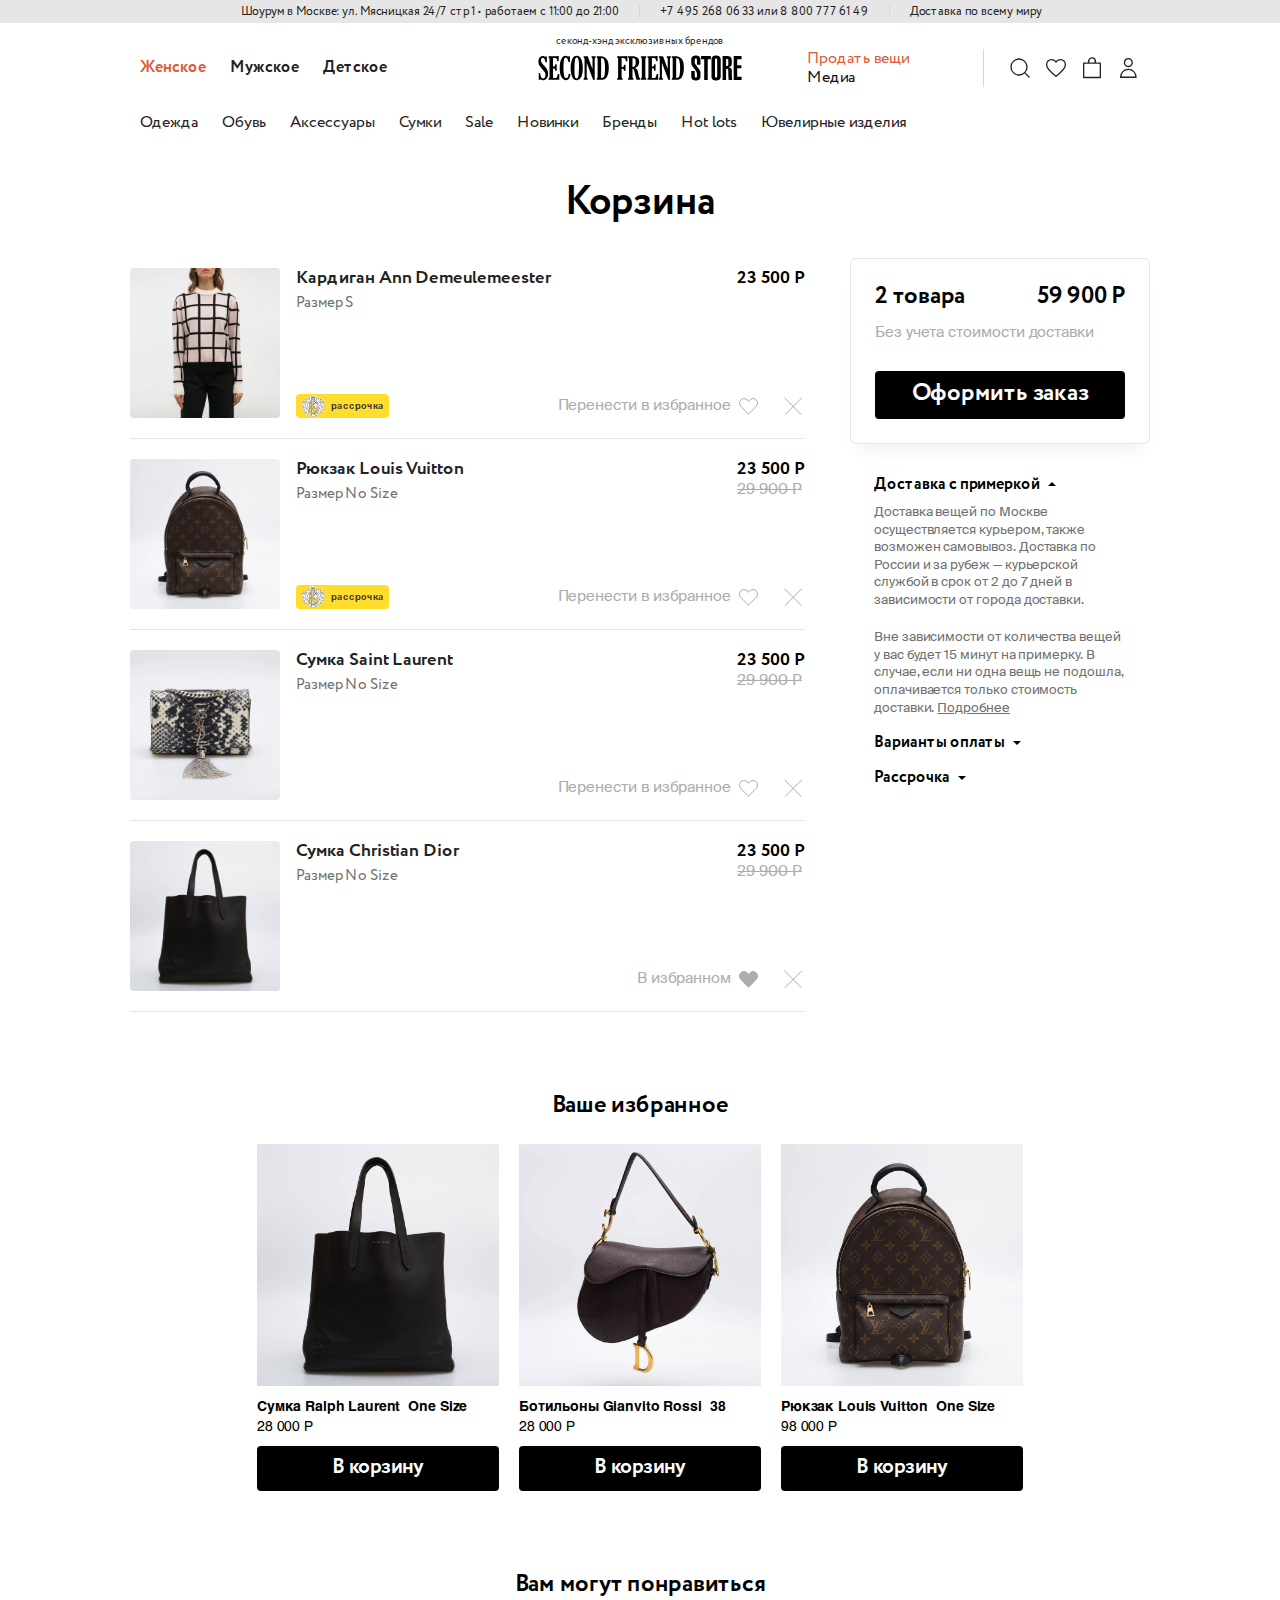
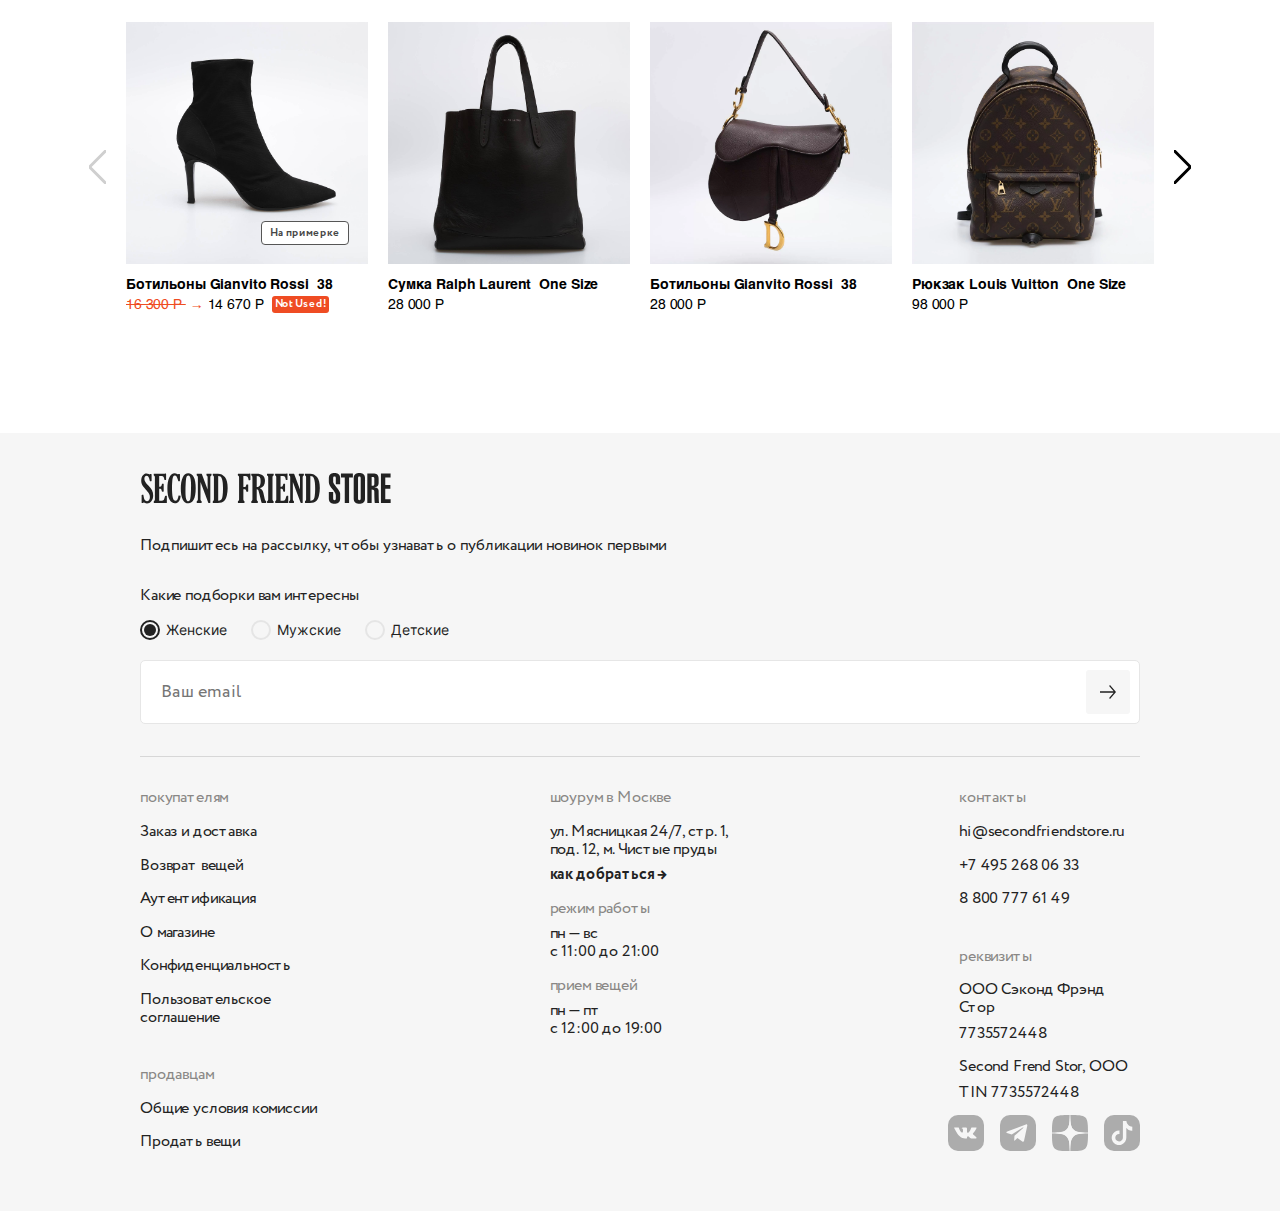
==== html/cart.html @ a2160c83 "first commit" ====
<!DOCTYPE html>
<html lang="ru">
	<head>
		<meta charset="UTF-8" />
		<meta name="viewport" content="width=device-width, initial-scale=1.0" />

		<link rel="stylesheet" href="../css/libs/reset.css" />
		<link rel="stylesheet" href="../css/fonts.css" />
		<link rel="stylesheet" href="../css/style.css" />
		<link rel="stylesheet" href="../css/responsive.css" />

		<title>Second Friend Store</title>
	</head>
	<body>
		<header class="header">
			<div class="header__top">
				<div class="header__top-wrapper">
					<div class="header__top-item header__top-address">
						Шоурум в Москве: ул. Мясницкая 24/7 стр 1 • работаем с
						11:00 до 21:00
					</div>
					<div class="header__top-item">
						<div class="header__top-number">
							+7 495 268 06 33 или 8 800 777 61 49
						</div>
						<div>Доставка по всему миру</div>
					</div>
				</div>
			</div>
			<h1 class="header-title">cеконд-хэнд эксклюзивных брендов</h1>

			<div class="header__main">
				<div class="header__main-left-nav header__main-left-desktop">
					<a href="#" class="header__main-left-link is-active"
						>Женское</a
					>
					<a href="#" class="header__main-left-link">Мужское</a>
					<a href="#" class="header__main-left-link">Детское</a>
				</div>

				<div class="header__main-left-nav header__main-left-mobile">
					<div class="header__main-left-item header__burger"></div>
					<div class="header__main-left-item header__search"></div>
				</div>

				<div class="header__main-logo">
					<a class="header__main-logo-link" href="#"></a>
				</div>

				<div class="header__main-right">
					<div class="header__main-right-nav">
						<a
							href="#"
							class="header__main-right-link header__main-right-link_sell"
							>Продать вещи</a
						>
						<a href="#" class="header__main-right-link">Медиа</a>
					</div>
					<div class="header__main-user">
						<a href="#" class="header__main-user-link">
							<div
								class="header__main-user-img header__main-user-search"
							></div>
						</a>
						<a href="#" class="header__main-user-link">
							<div
								class="header__main-user-img header__main-user-favorite"
							></div>
							<span class="header__main-count"></span>
						</a>
						<a href="#" class="header__main-user-link">
							<div
								class="header__main-user-img header__main-user-cart"
							></div>
							<span class="header__main-count"></span>
						</a>
						<a href="#" class="header__main-user-link">
							<div
								class="header__main-user-img header__main-user-profile"
							></div>
							<span class="header__main-user-name"></span>
						</a>
					</div>
				</div>
			</div>

			<nav class="header__nav">
				<ul class="header__nav-menu">
					<li class="header__nav-menu-item dropdown-menu-trigger">
						<div>
							<a href="#" class="header__nav-link">
								<h2>Одежда</h2>
							</a>
						</div>
					</li>

					<li class="header__nav-menu-item dropdown-menu-trigger">
						<div>
							<a href="#" class="header__nav-link">
								<h2>Обувь</h2>
							</a>
						</div>
					</li>

					<li class="header__nav-menu-item dropdown-menu-trigger">
						<div>
							<a href="#" class="header__nav-link">
								<h2>Аксессуары</h2>
							</a>
						</div>
					</li>

					<li class="header__nav-menu-item dropdown-menu-trigger">
						<div>
							<a href="#" class="header__nav-link">
								<h2>Сумки</h2>
							</a>
						</div>
					</li>

					<li class="header__nav-menu-item">
						<div>
							<a href="#" class="header__nav-link">
								<h2>Sale</h2>
							</a>
						</div>
					</li>

					<li class="header__nav-menu-item">
						<div>
							<a href="#" class="header__nav-link">
								<h2>Новинки</h2>
							</a>
						</div>
					</li>

					<li
						class="header__nav-menu-item dropdown-menu-brands-trigger"
					>
						<div>
							<a href="#" class="header__nav-link">
								<h2>Бренды</h2>
							</a>
						</div>
					</li>

					<li class="header__nav-menu-item">
						<div>
							<a href="#" class="header__nav-link">
								<h2>Hot lots</h2>
							</a>
						</div>
					</li>

					<li class="header__nav-menu-item dropdown-menu-trigger">
						<div>
							<a href="#" class="header__nav-link">
								<h2>Ювелирные изделия</h2>
							</a>
						</div>
					</li>
				</ul>
			</nav>
		</header>

		<main>
			<article class="cart">
				<h2 class="cart__title">Корзина</h2>

				<div class="cart__wrapper">
					<div class="cart__left">
						<div class="cart__product">
							<a href="#" class="cart__product-img">
								<img
									src="../assets/cart/products/cardigan.png"
									alt="кардиган"
								/>
							</a>

							<div class="cart__product-content">
								<div class="cart__product-desc">
									<div class="cart__product-desc-left">
										<h3 class="cart__product-title">
											<a href="#"
												>Кардиган Ann Demeulemeester</a
											>
										</h3>

										<div class="cart__product-size">
											Размер S
										</div>
									</div>

									<div class="cart__product-desc-right">
										<div
											class="cart__product-price-current"
										>
											23 500 Р
										</div>
									</div>
								</div>

								<div class="cart__product-bottom">
									<div class="cart__product-installment">
										<div
											class="cart__product-installment-img"
										>
											<img
												src="../assets/cart/tinkoff.svg"
												alt="tinkoff"
											/>
										</div>
										<div
											class="cart__product-installment-text"
										>
											рассрочка
										</div>
									</div>

									<div class="cart__product-actions">
										<div class="cart__product-favorite">
											<div
												class="cart__product-favorite-text"
											>
												Перенести в избранное
											</div>
											<div
												class="cart__product-favorite-img"
											></div>
										</div>

										<div class="cart__product-remove"></div>
									</div>
								</div>
							</div>
						</div>
						<div class="cart__product">
							<a href="#" class="cart__product-img">
								<img
									src="../assets/cart/products/backpack.png"
									alt="рюкзак"
								/>
							</a>

							<div class="cart__product-content">
								<div class="cart__product-desc">
									<div class="cart__product-desc-left">
										<h3 class="cart__product-title">
											<a href="#">Рюкзак Louis Vuitton</a>
										</h3>

										<div class="cart__product-size">
											Размер No Size
										</div>
									</div>

									<div class="cart__product-desc-right">
										<div
											class="cart__product-price-current"
										>
											23 500 Р
										</div>

										<div class="cart__product-price-old">
											29 900 Р
										</div>
									</div>
								</div>

								<div class="cart__product-bottom">
									<div class="cart__product-installment">
										<div
											class="cart__product-installment-img"
										>
											<img
												src="../assets/cart/tinkoff.svg"
												alt="tinkoff"
											/>
										</div>
										<div
											class="cart__product-installment-text"
										>
											рассрочка
										</div>
									</div>

									<div class="cart__product-actions">
										<div class="cart__product-favorite">
											<div
												class="cart__product-favorite-text"
											>
												Перенести в избранное
											</div>
											<div
												class="cart__product-favorite-img"
											></div>
										</div>

										<div class="cart__product-remove"></div>
									</div>
								</div>
							</div>
						</div>

						<div class="cart__product">
							<a href="#" class="cart__product-img">
								<img
									src="../assets/cart/products/bag.png"
									alt="сумка"
								/>
							</a>

							<div class="cart__product-content">
								<div class="cart__product-desc">
									<div class="cart__product-desc-left">
										<h3 class="cart__product-title">
											<a href="#">Сумка Saint Laurent</a>
										</h3>

										<div class="cart__product-size">
											Размер No Size
										</div>
									</div>

									<div class="cart__product-desc-right">
										<div
											class="cart__product-price-current"
										>
											23 500 Р
										</div>

										<div class="cart__product-price-old">
											29 900 Р
										</div>
									</div>
								</div>

								<div class="cart__product-bottom">
									<div class="cart__product-actions">
										<div class="cart__product-favorite">
											<div
												class="cart__product-favorite-text"
											>
												Перенести в избранное
											</div>
											<div
												class="cart__product-favorite-img"
											></div>
										</div>

										<div class="cart__product-remove"></div>
									</div>
								</div>
							</div>
						</div>
						<div class="cart__product">
							<a href="#" class="cart__product-img">
								<img
									src="../assets/cart/products/bag-3.jpg"
									alt="сумка"
								/>
							</a>

							<div class="cart__product-content">
								<div class="cart__product-desc">
									<div class="cart__product-desc-left">
										<h3 class="cart__product-title">
											<a href="#">Сумка Christian Dior</a>
										</h3>

										<div class="cart__product-size">
											Размер No Size
										</div>
									</div>

									<div class="cart__product-desc-right">
										<div
											class="cart__product-price-current"
										>
											23 500 Р
										</div>

										<div class="cart__product-price-old">
											29 900 Р
										</div>
									</div>
								</div>

								<div class="cart__product-bottom">
									<div class="cart__product-actions">
										<div class="cart__product-favorite">
											<div
												class="cart__product-favorite-text"
											>
												В избранном
											</div>
											<div
												class="cart__product-favorite-img fill"
											></div>
										</div>

										<div class="cart__product-remove"></div>
									</div>
								</div>
							</div>
						</div>
					</div>

					<div class="cart__right">
						<div class="order">
							<div class="order__wrapper">
								<div class="order__total order__total_cart">
									<div>2 товара</div>

									<div>59 900 Р</div>
								</div>

								<div class="order__del-cost">
									Без учета стоимости доставки
								</div>

								<button class="order__button">
									Оформить заказ
								</button>
							</div>

							<ul class="order__conditions">
								<div class="order__conditions-item is-active">
									<h4 class="order__conditions-title">
										Доставка с примеркой
									</h4>
									<div class="order__conditions-text">
										<p>
											Доставка вещей по Москве
											осуществляется курьером, также
											возможен самовывоз. Доставка по
											России и за рубеж — курьерской
											службой в срок от 2 до 7 дней в
											зависимости от города доставки.
										</p>

										<p>
											Вне зависимости от количества вещей
											у вас будет 15 минут на примерку. В
											случае, если ни одна вещь не
											подошла, оплачивается только
											стоимость доставки.
											<a href="#">Подробнее</a>
										</p>
									</div>
								</div>
								<div class="order__conditions-item">
									<h4 class="order__conditions-title">
										Варианты оплаты
									</h4>
								</div>
								<div class="order__conditions-item">
									<h4 class="order__conditions-title">
										Рассрочка
									</h4>
								</div>
							</ul>
						</div>
					</div>
				</div>
			</article>

			<article class="cart-slider">
				<h3 class="cart__title-small">Ваше избранное</h3>

				<div class="cart-slider__content">
					<div class="cart-slider__wrapper">
						<div class="cart-slider__item">
							<a href="#" class="cart-slider__img">
								<img
									src="../assets/cart/products/bag-3.jpg"
									alt="Сумка"
								/>
							</a>
							<div class="cart-slider__top">
								<a href="#" class="cart-slider__title">
									<h3>Сумка Ralph Laurent</h3>
								</a>
								<div class="cart-slider__size">One Size</div>
							</div>
							<div class="cart-slider__price">28 000 Р</div>

							<button class="cart-slider__button">
								В корзину
							</button>
						</div>

						<div class="cart-slider__item">
							<a href="#" class="cart-slider__img">
								<img
									src="../assets/cart/products/bag-2.png"
									alt="Сумка"
								/>
							</a>
							<div class="cart-slider__top">
								<a href="#" class="cart-slider__title">
									<h3>Ботильоны Gianvito Rossi</h3>
								</a>
								<div class="cart-slider__size">38</div>
							</div>
							<div class="cart-slider__price">28 000 Р</div>

							<button class="cart-slider__button">
								В корзину
							</button>
						</div>

						<div class="cart-slider__item mobile-hide">
							<a href="#" class="cart-slider__img">
								<img
									src="../assets/cart/products/backpack.png"
									alt="Рюкзак"
								/>
							</a>
							<div class="cart-slider__top">
								<a href="#" class="cart-slider__title">
									<h3>Рюкзак Louis Vuitton</h3>
								</a>
								<div class="cart-slider__size">One Size</div>
							</div>
							<div class="cart-slider__price">98 000 Р</div>

							<button class="cart-slider__button">
								В корзину
							</button>
						</div>
					</div>

					<div class="cart-slider__points cart-slider__points_mobile">
						<div class="cart-slider__points-item is-active"></div>
						<div class="cart-slider__points-item"></div>
						<div class="cart-slider__points-item"></div>
						<div class="cart-slider__points-item"></div>
					</div>
				</div>
			</article>

			<article class="cart-slider">
				<h3 class="cart__title-small">Вам могут понравиться</h3>

				<div class="cart-slider__content">
					<div
						class="cart-slider__arrow cart-slider__arrow_left"
					></div>
					<div class="cart-slider__wrapper">
						<div class="cart-slider__item">
							<a href="#" class="cart-slider__img">
								<img
									src="../assets/cart/products/shoes.jpg"
									alt="Ботильоны"
								/>

								<div class="cart-slider__img-fitting">
									На примерке
								</div>
							</a>
							<div class="cart-slider__top">
								<a href="#" class="cart-slider__title">
									<h3>Ботильоны Gianvito Rossi</h3>
								</a>
								<div class="cart-slider__size">38</div>
							</div>
							<div class="cart-slider__price">
								<div class="cart-slider__price-old">
									16 300 Р
								</div>

								<div class="cart-slider__price-current">
									14 670 Р
								</div>

								<div class="cart-slider__price-not-used">
									Not Used!
								</div>
							</div>
						</div>

						<div class="cart-slider__item mobile-hide">
							<a href="#" class="cart-slider__img">
								<img
									src="../assets/cart/products/bag-3.jpg"
									alt="Сумка"
								/>
							</a>
							<div class="cart-slider__top">
								<a href="#" class="cart-slider__title">
									<h3>Сумка Ralph Laurent</h3>
								</a>
								<div class="cart-slider__size">One Size</div>
							</div>
							<div class="cart-slider__price">28 000 Р</div>
						</div>

						<div class="cart-slider__item">
							<a href="#" class="cart-slider__img">
								<img
									src="../assets/cart/products/bag-2.png"
									alt="Сумка"
								/>
							</a>
							<div class="cart-slider__top">
								<a href="#" class="cart-slider__title">
									<h3>Ботильоны Gianvito Rossi</h3>
								</a>
								<div class="cart-slider__size">38</div>
							</div>
							<div class="cart-slider__price">28 000 Р</div>
						</div>

						<div class="cart-slider__item tablet-hide">
							<a href="#" class="cart-slider__img">
								<img
									src="../assets/cart/products/backpack.png"
									alt="Рюкзак"
								/>
							</a>
							<div class="cart-slider__top">
								<a href="#" class="cart-slider__title">
									<h3>Рюкзак Louis Vuitton</h3>
								</a>
								<div class="cart-slider__size">One Size</div>
							</div>
							<div class="cart-slider__price">98 000 Р</div>
						</div>
					</div>
					<div
						class="cart-slider__arrow cart-slider__arrow_right"
					></div>

					<div class="cart-slider__points">
						<div class="cart-slider__points-item is-active"></div>
						<div class="cart-slider__points-item"></div>
						<div class="cart-slider__points-item"></div>
						<div class="cart-slider__points-item"></div>
					</div>
				</div>
			</article>
		</main>

		<footer class="footer">
			<div class="footer-wrapper">
				<div class="footer__newsletter">
					<div class="footer-logo">
						<img
							src="../assets/footer/footer-logo.svg"
							alt="SECOND FRIEND STORE"
						/>
					</div>
					<div class="footer__newsletter-wrapper">
						<h3 class="footer-title">
							Подпишитесь на рассылку, чтобы узнавать
							<br />
							о публикации новинок первыми
						</h3>

						<form class="footer__newsletter-form">
							<h4 class="footer__newsletter-title">
								Какие подборки вам интересны
							</h4>

							<div class="footer__selection">
								<label class="footer__selection-item">
									<input
										type="radio"
										name="clothes-type"
										value="female"
										checked
									/>
									<span>Женские</span>
								</label>
								<label class="footer__selection-item">
									<input
										type="radio"
										name="clothes-type"
										value="male"
									/>
									<span>Мужские</span>
								</label>
								<label class="footer__selection-item">
									<input
										type="radio"
										name="clothes-type"
										value="children"
									/>
									<span>Детские</span>
								</label>
							</div>
							<div class="footer__newsletter-email">
								<input type="email" placeholder="Ваш email" />
								<button>
									<img
										src="../assets/icons/footer/arrow-right.svg"
										alt="send"
									/>
								</button>
							</div>
						</form>
					</div>
				</div>

				<div class="footer__nav">
					<div class="footer__column footer__column-navigation">
						<div class="footer__column-item">
							<h4 class="footer__nav-title">покупателям</h4>
							<ul class="footer__nav-list">
								<li>
									<a href="#" class="footer__nav-link"
										>Заказ и доставка</a
									>
								</li>
								<li>
									<a href="#" class="footer__nav-link"
										>Возврат вещей</a
									>
								</li>
								<li>
									<a href="#" class="footer__nav-link"
										>Аутентификация</a
									>
								</li>
								<li>
									<a href="#" class="footer__nav-link"
										>О магазине</a
									>
								</li>
								<li>
									<a href="#" class="footer__nav-link"
										>Конфиденциальность</a
									>
								</li>
								<li>
									<a href="#" class="footer__nav-link"
										>Пользовательское соглашение</a
									>
								</li>
							</ul>
						</div>
						<div
							class="footer__column-item footer__column-item_down"
						>
							<h4 class="footer__nav-title">продавцам</h4>
							<ul class="footer__nav-list">
								<li>
									<a href="#" class="footer__nav-link"
										>Общие условия комиссии</a
									>
								</li>
								<li>
									<a href="#" class="footer__nav-link"
										>Продать вещи</a
									>
								</li>
							</ul>
						</div>
					</div>

					<div class="footer__column footer__column-address">
						<div
							class="footer__column-item footer__column-item-showroom"
						>
							<h4 class="footer__nav-title">шоурум в Москве</h4>
							<div class="footer__nav-text footer__nav-text_top">
								ул. Мясницкая 24/7, стр. 1,<br />
								под. 12, м. Чистые пруды
							</div>
							<a href="#" class="footer-address-link"
								>как добраться →</a
							>
						</div>
						<div
							class="footer__column-item footer__column-work-time"
						>
							<h4 class="footer__nav-title footer__nav-title_top">
								режим работы
							</h4>
							<div class="footer__nav-text">
								пн — вс<br />
								с 11:00 до 21:00
							</div>
						</div>
						<div class="footer__column-item">
							<h4 class="footer__nav-title footer__nav-title_top">
								прием вещей
							</h4>
							<div class="footer__nav-text">
								пн — пт<br />
								с 12:00 до 19:00
							</div>
						</div>
					</div>
					<div class="footer__column footer__column-connection">
						<div class="footer__column-item">
							<h4 class="footer__nav-title">контакты</h4>

							<div class="footer__nav-text footer__nav-text_top">
								<a
									href="mailto:hi@secondfriendstore.ru"
									class="footer__nav-link"
								>
									hi@secondfriendstore.ru</a
								>
							</div>
							<div class="footer__nav-text footer__nav-text_top">
								<a
									href="tel:+7 495 268 06 33"
									class="footer__nav-link"
									>+7 495 268 06 33</a
								>
							</div>
							<div class="footer__nav-text footer__nav-text_top">
								<a
									href="tel:8 800 777 61 49"
									class="footer__nav-link"
									>8 800 777 61 49</a
								>
							</div>
						</div>
						<div
							class="footer__column-item footer__column-item_down"
						>
							<h4 class="footer__nav-title">реквизиты</h4>

							<div class="footer__nav-text footer__nav-text_top">
								ООО Сэконд Фрэнд Стор
							</div>
							<div class="footer__nav-text">7735572448</div>
							<div class="footer__nav-text footer__nav-text_top">
								Second Frend Stor, OOO
							</div>

							<div class="footer__nav-text">TIN 7735572448</div>
						</div>
					</div>

					<div class="footer__social">
						<div class="footer__social-wrapper">
							<a href="#" class="footer__social-item">
								<img
									src="../assets/icons/footer/social/vk.svg"
									alt="Вконтакте"
							/></a>
							<a href="#" class="footer__social-item">
								<img
									src="../assets/icons/footer/social/telegram.svg"
									alt="Телеграм"
							/></a>
							<a href="#" class="footer__social-item">
								<img
									src="../assets/icons/footer/social/yandex_zen.svg"
									alt="Яндекс Дзен"
								/>
							</a>
							<a href="#" class="footer__social-item">
								<img
									src="../assets/icons/footer/social/tiktok.svg"
									alt="ТикТок"
								/>
							</a>
						</div>
					</div>
				</div>
			</div>
		</footer>
	</body>
</html>
---- css/fonts.css ----
@font-face {
  font-family: "Circe";
  src: url(../fonts/circe-thin.ttf) format("truetype");
  font-weight: 100;
}
@font-face {
  font-family: "Circe";
  src: url(../fonts/circe-extralight.ttf) format("truetype");
  font-weight: 200;
}
@font-face {
  font-family: "Circe";
  src: url(../fonts/circe-light.ttf) format("truetype");
  font-weight: 300;
}
@font-face {
  font-family: "Circe";
  src: url(../fonts/circe.ttf) format("truetype");
  font-weight: 400;
}
@font-face {
  font-family: "Circe";
  src: url(../fonts/circe-bold.ttf) format("truetype");
  font-weight: 700;
}
@font-face {
  font-family: "Circe";
  src: url(../fonts/circe-extrabold.ttf) format("truetype");
  font-weight: 800;
}
@font-face {
  font-family: "Inter";
  src: url(../fonts/Inter-Regular.ttf) format("truetype");
  font-weight: 400;
}
@font-face {
  font-family: "Tinkoff Sans";
  src: url(../fonts/TinkoffSans-Medium.ttf) format("truetype");
  font-weight: 500;
}
@font-face {
  font-family: "Suisse Int'l";
  src: url(../fonts/SuisseIntl-Regular.ttf) format("truetype");
  font-weight: 400;
}
@font-face {
  font-family: "Suisse Int'l";
  src: url(../fonts/SuisseIntl-Medium.ttf) format("truetype");
  font-weight: 500;
}
@font-face {
  font-family: "Helvetica";
  src: url(../fonts/helvetica_regular.otf) format("opentype");
  font-weight: 400;
}
@font-face {
  font-family: "Helvetica";
  src: url(../fonts/helvetica_bold.otf) format("opentype");
  font-weight: 700;
}
---- css/style.css ----
@charset "UTF-8";
:root {
  --greyscale-black: #222;
  --greyscale-dark-black: #101010;
  --greyscale-grey-1: #898785;
  --greyscale-grey-2: #ACACAC;
  --greyscale-grey-3: #C1C1C1;
  --greyscale-grey-4: #D7D7D7;
  --greyscale-grey-5: #E6E6E6;
  --greyscale-grey-6: #F6F6F6;
  --primary-orange: #DE5935;
  --Neutral-200: #CFCFCF;
  --Neutral-300: #ACACAC;
  --Neutral-400: #898989;
  --Neutral-500: #707070;
  --token-line-grey: #E5E5E5;
  --token-input-grey: #898989;
  --token-accent-red: #EF4C23;
}

.header {
  height: 148px;
  font-family: Circe;
  color: var(--greyscale-black);
  font-size: 16px;
  line-height: 120%;
  font-weight: 400;
}
.header__top {
  background: var(--greyscale-grey-5);
}
.header__top-wrapper {
  max-width: 1360px;
  margin: 0 auto;
  height: 23px;
  display: flex;
  align-items: center;
}
@media (max-width: 1399px) {
  .header__top-wrapper {
    max-width: 1000px;
  }
}
@media (max-width: 1023px) {
  .header__top-wrapper {
    max-width: 664px;
  }
}
@media (max-width: 700px) {
  .header__top-wrapper {
    width: auto;
  }
}
.header__top-item {
  width: 50%;
  box-sizing: border-box;
  display: flex;
  font-size: 12px;
  font-weight: 400;
  line-height: 110%;
  letter-spacing: -0.12px;
}
.header__top-address {
  justify-content: flex-end;
  padding-right: 20px;
  border-right: 1px solid var(--greyscale-grey-4);
}
.header__top-number {
  margin: 0 20px;
  padding-right: 20px;
  border-right: 1px solid var(--greyscale-grey-4);
}
.header__top-number a {
  text-decoration: none;
  color: var(--greyscale-black);
}
.header-title {
  margin-top: 13px;
  text-align: center;
  font-size: 10px;
  font-weight: 400;
  line-height: 120%;
}
.header__main {
  max-width: 1360px;
  margin: 4px auto 0;
  display: flex;
  align-items: center;
}
.header__main-left-nav {
  flex: 1;
  display: flex;
  align-items: center;
  height: 32px;
}
.header__main-left-link {
  font-size: 16px;
  font-weight: 700;
  line-height: 120%;
  margin-left: 24px;
  text-decoration: none;
  color: var(--greyscale-black);
}
.header__main-left-link:hover {
  color: var(--primary-orange);
}
.header__main-left-link.is-active {
  color: var(--primary-orange);
}
.header__main-left-link:first-child {
  margin-left: 0;
}
.header__main-left-mobile {
  display: none;
}
.header__main-logo {
  flex: 1;
  display: flex;
  height: 28px;
  justify-content: center;
  align-items: center;
}
.header__main-logo-link {
  display: block;
  width: 206px;
  height: 100%;
  background: url(../assets/header/logo.svg) center no-repeat;
}
.header__main-right {
  flex: 1;
  display: flex;
  align-items: center;
  justify-content: flex-end;
  height: 32px;
}
.header__main-right-nav {
  border-right: 1px var(--greyscale-grey-4) solid;
}
.header__main-right-link {
  text-decoration: none;
  color: var(--greyscale-black);
  margin-right: 24px;
  color: var(--greyscale-dark-black);
}
.header__main-right-link:hover {
  color: var(--primary-orange);
}
.header__main-right-link.is-active {
  color: var(--primary-orange);
}
.header__main-right-link_sell {
  color: var(--primary-orange);
}
.header__main-user {
  margin-left: 24px;
  display: flex;
}
.header__main-user-link {
  text-decoration: none;
  color: var(--greyscale-black);
  height: 24px;
  display: flex;
  justify-content: center;
  align-items: center;
  margin-left: 12px;
  position: relative;
}
.header__main-user-link:hover {
  color: var(--primary-orange);
}
.header__main-user-link.is-active {
  color: var(--primary-orange);
}
.header__main-user-link:first-child {
  margin-left: 0;
}
.header__main-user-link:hover .header__main-user-search {
  background: url(../assets/icons/header/user/search-orange.svg) center no-repeat;
}
.header__main-user-link:hover .header__main-user-favorite {
  background: url(../assets/icons/header/user/heart-orange.svg) center no-repeat;
}
.header__main-user-link:hover .header__main-user-cart {
  background: url(../assets/icons/header/user/bag-orange.svg) center no-repeat;
}
.header__main-user-link:hover .header__main-user-profile {
  background: url(../assets/icons/header/user/user-orange.svg) center no-repeat;
}
.header__main-user-img {
  width: 24px;
  height: 24px;
}
.header__main-user-search {
  background: url(../assets/icons/header/user/search.svg) center no-repeat;
}
.header__main-user-favorite {
  background: url(../assets/icons/header/user/heart.svg) center no-repeat;
}
.header__main-user-cart {
  background: url(../assets/icons/header/user/bag.svg) center no-repeat;
}
.header__main-user-profile {
  background: url(../assets/icons/header/user/user.svg) center no-repeat;
}
.header__main-count {
  box-sizing: border-box;
  width: 16px;
  height: 16px;
  text-align: center;
  border-radius: 50%;
  position: absolute;
  top: 5px;
  right: -4px;
  z-index: 4;
  background-color: var(--greyscale-black);
  border: 1px solid #FFF;
  font-size: 10.163px;
  color: #FFF;
  font-weight: 700;
  line-height: 160%;
  letter-spacing: -0.203px;
}
.header__main-count:empty {
  display: none;
}
.header__main-user-name {
  margin-left: 5px;
  font-size: 16px;
  font-weight: 700;
}
.header__main-user-name:empty {
  display: none;
}
.header__nav {
  max-width: 1360px;
  margin: 0 auto;
  margin-top: 29px;
}
@media (max-width: 1399px) {
  .header__nav {
    max-width: 1000px;
  }
}
@media (max-width: 1023px) {
  .header__nav {
    max-width: 664px;
  }
}
@media (max-width: 700px) {
  .header__nav {
    width: auto;
  }
}
.header__nav-menu {
  display: flex;
}
.header__nav-menu-item {
  padding-left: 24px;
}
.header__nav-menu-item a {
  display: block;
  height: 41px;
  text-decoration: none;
  color: var(--greyscale-black);
}
.header__nav-menu-item a:hover {
  color: var(--primary-orange);
}
.header__nav-menu-item a.is-active {
  color: var(--primary-orange);
}
.header__nav-menu-item.is-active a {
  color: var(--primary-orange);
}
.header__nav-menu-item:first-child {
  padding-left: 0;
}

.dropdown-menu {
  font-family: Circe;
  color: var(--greyscale-black);
  font-size: 16px;
  line-height: 120%;
  font-weight: 400;
  display: none;
  position: absolute;
  top: 148px;
  left: 0;
  padding: 40px 0;
  width: 100%;
  border-top: 1px solid var(--greyscale-grey-6);
  background: #FFF;
  z-index: 3;
}
.dropdown-menu:hover {
  display: block;
}
.dropdown-menu__selection {
  max-width: 1360px;
  margin: 0 auto;
  display: flex;
  margin-bottom: 24px;
}
@media (max-width: 1399px) {
  .dropdown-menu__selection {
    max-width: 1000px;
  }
}
@media (max-width: 1023px) {
  .dropdown-menu__selection {
    max-width: 664px;
  }
}
@media (max-width: 700px) {
  .dropdown-menu__selection {
    width: auto;
  }
}
.dropdown-menu__selection-item {
  text-decoration: none;
  color: var(--greyscale-black);
  box-sizing: border-box;
  height: 31px;
  padding: 8px 12px;
  margin-left: 8px;
  border-radius: 50px;
  border: 1px solid var(--greyscale-grey-1);
  font-size: 14px;
  line-height: 110%;
  letter-spacing: -0.14px;
  text-transform: lowercase;
  color: var(--greyscale-grey-1);
}
.dropdown-menu__selection-item:hover {
  color: var(--primary-orange);
}
.dropdown-menu__selection-item.is-active {
  color: var(--primary-orange);
}
.dropdown-menu__selection-item.is-active {
  color: var(--primary-orange);
  border: 1px solid var(--primary-orange);
}
.dropdown-menu__selection-item:hover {
  border: 1px solid var(--primary-orange);
}
.dropdown-menu__selection-item:first-child {
  margin-left: 0;
}
.dropdown-menu__wrapper {
  max-width: 1360px;
  margin: 0 auto;
  display: flex;
}
@media (max-width: 1399px) {
  .dropdown-menu__wrapper {
    max-width: 1000px;
  }
}
@media (max-width: 1023px) {
  .dropdown-menu__wrapper {
    max-width: 664px;
  }
}
@media (max-width: 700px) {
  .dropdown-menu__wrapper {
    width: auto;
  }
}
.dropdown-menu__novelty {
  width: 220px;
}
.dropdown-menu__novelty-old {
  font-size: 20px;
  font-weight: 700;
  letter-spacing: -0.4px;
}
.dropdown-menu__novelty-old a {
  text-decoration: none;
  color: var(--greyscale-black);
}
.dropdown-menu__novelty-old a:hover {
  color: var(--primary-orange);
}
.dropdown-menu__novelty-old a.is-active {
  color: var(--primary-orange);
}
.dropdown-menu__novelty-clothes {
  text-decoration: none;
  color: var(--greyscale-black);
  display: block;
  margin-top: 30px;
  line-height: 110%;
  letter-spacing: -0.16px;
}
.dropdown-menu__novelty-clothes:hover {
  color: var(--primary-orange);
}
.dropdown-menu__novelty-clothes.is-active {
  color: var(--primary-orange);
}
.dropdown-menu__novelty-clothes span {
  display: block;
  box-sizing: border-box;
  width: 84px;
  height: 27px;
  margin-bottom: 8px;
  padding: 4px 8px;
  border-radius: 3px;
  border: var(--primary-orange) 1px solid;
  color: var(--primary-orange);
  font-weight: 700;
}
.dropdown-menu__nav-item {
  margin-top: 12px;
}
.dropdown-menu__nav-item:first-child {
  margin-top: 0;
}
.dropdown-menu__nav-item-brands {
  margin-top: 24px;
}
.dropdown-menu__nav-link {
  text-decoration: none;
  color: var(--greyscale-black);
  color: var(--greyscale-grey-1);
}
.dropdown-menu__nav-link:hover {
  color: var(--primary-orange);
}
.dropdown-menu__nav-link.is-active {
  color: var(--primary-orange);
}
.dropdown-menu__nav-link-brands {
  display: flex;
  justify-content: space-between;
  align-items: center;
  box-sizing: border-box;
  width: 149px;
  height: 35px;
  padding: 8px 20px;
  border-radius: 50px;
  border: 1px solid var(--greyscale-black);
  color: var(--greyscale-black);
}
.dropdown-menu__nav-link-brands:hover {
  border: 1px solid var(--primary-orange);
}
.dropdown-menu__nav-link-brands:hover span {
  background: url(../assets/icons/header/arrow-right-orange.svg) center no-repeat;
}
.dropdown-menu__nav-link-brands span {
  width: 14.857px;
  height: 12.571px;
  background: url(../assets/icons/header/arrow-right.svg) center no-repeat;
}
.dropdown-menu__nav-clothes {
  width: 146px;
  margin-left: 100px;
}
.dropdown-menu__nav-clothes .dropdown-menu__nav-item {
  margin-top: 12px;
}
.dropdown-menu__nav-clothes .dropdown-menu__nav-item:first-child {
  margin-top: 0;
}
.dropdown-menu__nav-brands {
  display: flex;
}
.dropdown-menu__nav-column {
  width: 150px;
  margin-left: 80px;
}
.dropdown-menu__nav-column:first-child {
  margin-left: 0;
}
.dropdown-menu__brands {
  margin-left: 100px;
  padding-left: 40px;
  border-left: 1px solid var(--greyscale-grey-5);
}
.dropdown-menu__brands-wrapper {
  margin-top: 14px;
}
.dropdown-menu__brands-title {
  font-weight: 700;
}
.dropdown-brands__wrapper {
  max-width: 1360px;
  margin: 0 auto;
}
@media (max-width: 1399px) {
  .dropdown-brands__wrapper {
    max-width: 1000px;
  }
}
@media (max-width: 1023px) {
  .dropdown-brands__wrapper {
    max-width: 664px;
  }
}
@media (max-width: 700px) {
  .dropdown-brands__wrapper {
    width: auto;
  }
}
.dropdown-brands__nav {
  display: flex;
  margin-top: 14px;
}
.dropdown-brands__nav-column {
  margin-left: 80px;
}
.dropdown-brands__nav-column:first-child {
  margin-left: 0;
}
.dropdown-brands__link {
  text-decoration: none;
  color: var(--greyscale-black);
}
.dropdown-brands__link:hover {
  color: var(--primary-orange);
}
.dropdown-brands__link.is-active {
  color: var(--primary-orange);
}
.dropdown-brands__item {
  width: 150px;
  height: 19px;
  margin-top: 12px;
}
.dropdown-brands__item:first-child {
  margin-top: 0;
}
.dropdown-brands__item-link {
  width: 149px;
  height: 35px;
  margin-top: 12px;
}

@keyframes openMenuSection {}
.header-menu {
  font-family: Circe;
  color: var(--greyscale-black);
  font-size: 16px;
  line-height: 120%;
  font-weight: 400;
  display: none;
  box-sizing: border-box;
  width: 100%;
  height: calc(100vh - 36px);
  padding: 16px 0 83px;
  z-index: 3;
  position: fixed;
  left: 0;
  top: 36px;
  overflow-y: auto;
  overflow-x: hidden;
}
.header-menu__wrapper {
  box-sizing: border-box;
  width: 100%;
  padding: 0 40px;
}
.header-menu__search-form {
  width: 100%;
}
.header-menu__search-input {
  width: 100%;
  height: 38px;
  position: relative;
}
.header-menu__search-input input {
  font-family: Circe;
  color: var(--greyscale-black);
  font-size: 16px;
  line-height: 120%;
  font-weight: 400;
  box-sizing: border-box;
  border-radius: 5px;
  border: 1px solid var(--greyscale-grey-5);
  background: #FFF;
  box-sizing: border-box;
  width: 100%;
  height: 100%;
  padding: 11px 12px 11px 42px;
}
.header-menu__search-input input:focus {
  outline: none;
  border: 1px solid var(--greyscale-black);
}
.header-menu__search-input::before {
  content: "";
  display: block;
  width: 24px;
  height: 24px;
  z-index: 4;
  position: absolute;
  left: 8px;
  top: 7px;
  background: url(../assets/icons/header/menu/search.svg) center no-repeat;
}
.header-menu__list {
  margin-top: 20px;
}
.header-menu__item {
  padding-bottom: 16px;
  margin-top: 17px;
  border-bottom: 1px solid var(--greyscale-grey-6);
}
.header-menu__item:first-child {
  margin-top: 0;
}
.header-menu__item:last-child {
  padding-bottom: 0;
  border-bottom: 0;
}
.header-menu__item-nav.is-active .header-menu__title::after {
  transform: rotateZ(0);
}
.header-menu__item-nav.is-active .header-menu__nav {
  display: block;
}
.header-menu__item__nav {
  display: none;
}
.header-menu__title {
  position: relative;
  font-size: 16px;
  font-weight: 700;
  line-height: 110%;
  letter-spacing: -0.16px;
}
.header-menu__title::after {
  content: "";
  display: block;
  width: 20px;
  height: 20px;
  z-index: 4;
  position: absolute;
  top: 0;
  right: 0;
  transform: rotateZ(180deg);
  background: url(../assets/icons/header/menu/arrow.svg) center no-repeat;
  transition: all 0.2s ease;
}
.header-menu__title-link {
  text-decoration: none;
  color: var(--greyscale-black);
}
.header-menu__title-link_orange {
  color: var(--primary-orange);
}
.header-menu__nav {
  display: none;
}
.header-menu__nav-item {
  margin-top: 16px;
  font-size: 16px;
  font-weight: 400;
  line-height: 110%;
  letter-spacing: -0.16px;
}
.header-menu__nav-link {
  text-decoration: none;
  color: var(--greyscale-black);
}
.header-menu__info-title {
  font-size: 16px;
  font-weight: 400;
  line-height: 110%;
  letter-spacing: -0.16px;
  color: var(--greyscale-grey-1, #898785);
}
.header-menu__info-text {
  margin-top: 16px;
  font-size: 16px;
  font-weight: 400;
  line-height: 110%;
  letter-spacing: -0.16px;
}
.header-menu__info-text-time {
  margin-top: 8px;
}
.header-menu__info-number {
  display: block;
  text-decoration: none;
  color: var(--greyscale-black);
}
.header-menu__showroom {
  display: flex;
}
.header-menu__showroom-item {
  margin-left: 16px;
}
.header-menu__showroom-item-address {
  width: 335px;
  margin-left: 0;
}
.header-menu__showroom-item-time {
  display: flex;
  justify-content: space-between;
  width: 313px;
}
.header-menu__showroom-time {
  width: 130px;
}
.header-menu__showroom-link {
  display: block;
  margin-top: 16px;
  font-size: 16px;
  font-weight: 700;
  line-height: 120%;
  color: var(--greyscale-black);
  text-decoration: none;
}
.header-menu__contacts {
  display: flex;
}
.header-menu__contacts-item {
  width: 50%;
  margin-left: 16px;
}
.header-menu__contacts-item:first-child {
  margin-left: 0;
}
.header-menu__auth {
  display: flex;
  justify-content: center;
  align-items: center;
  box-sizing: border-box;
  height: 83px;
  width: 100%;
  padding: 0 40px;
  position: fixed;
  bottom: 0;
  left: 0;
  z-index: 5;
  background-color: #FFF;
}
.header-menu__auth-button {
  font-family: Circe;
  color: var(--greyscale-black);
  font-size: 16px;
  line-height: 120%;
  font-weight: 400;
  display: inline-flex;
  justify-content: center;
  align-items: center;
  box-sizing: border-box;
  border: none;
  height: 43px;
  width: 100%;
  font-size: 16px;
  font-weight: 700;
  letter-spacing: -0.32px;
}
.header-menu__auth-button:hover {
  cursor: pointer;
}
.header-menu__auth-wrapper {
  display: flex;
  justify-content: space-between;
  align-items: center;
  height: 45px;
  width: 100%;
}
.header-menu__auth-profile {
  display: flex;
  align-items: flex-end;
  font-size: 16px;
  font-weight: 700;
  text-decoration: none;
  color: var(--primary-orange);
}
.header-menu__auth-profile::before {
  content: "";
  display: block;
  width: 21px;
  height: 21px;
  margin-right: 6px;
  background: url(../assets/icons/header/menu/auth-user.svg) center no-repeat;
}
.header-menu__auth-logout {
  font-size: 16px;
  font-weight: 700;
  letter-spacing: -0.32px;
  color: var(--greyscale-grey-2);
}

.footer {
  font-family: Circe;
  color: var(--greyscale-black);
  font-size: 16px;
  line-height: 120%;
  font-weight: 400;
  position: relative;
  box-sizing: border-box;
  min-height: 586px;
  padding: 60px 0;
  background: var(--greyscale-grey-6, #F6F6F6);
}
.footer-wrapper {
  max-width: 1360px;
  margin: 0 auto;
  display: flex;
}
@media (max-width: 1399px) {
  .footer-wrapper {
    max-width: 1000px;
  }
}
@media (max-width: 1023px) {
  .footer-wrapper {
    max-width: 664px;
  }
}
@media (max-width: 700px) {
  .footer-wrapper {
    width: auto;
  }
}
.footer__newsletter-form {
  margin-top: 32px;
}
.footer__newsletter-title {
  line-height: 110%;
  letter-spacing: -0.16px;
  font-weight: 400;
}
.footer__newsletter-email {
  margin-top: 20px;
  position: relative;
}
.footer__newsletter-email input {
  font-family: Circe;
  color: var(--greyscale-black);
  font-size: 16px;
  line-height: 120%;
  font-weight: 400;
  box-sizing: border-box;
  border-radius: 5px;
  border: 1px solid var(--greyscale-grey-5);
  background: #FFF;
  width: 100%;
  height: 64px;
  padding: 20px;
  font-size: 18px;
}
.footer__newsletter-email input:focus {
  outline: none;
  border: 1px solid var(--greyscale-black);
}
.footer__newsletter-email button {
  font-family: Circe;
  color: var(--greyscale-black);
  font-size: 16px;
  line-height: 120%;
  font-weight: 400;
  display: inline-flex;
  justify-content: center;
  align-items: center;
  box-sizing: border-box;
  border: none;
  width: 44px;
  height: 44px;
  position: absolute;
  top: 10px;
  right: 10px;
  border-radius: 3px;
  background: var(--greyscale-grey-6);
}
.footer__newsletter-email button:hover {
  cursor: pointer;
}
.footer__selection {
  margin-top: 16px;
  display: flex;
}
.footer__selection-item {
  margin-left: 24px;
}
.footer__selection-item:first-child {
  margin-left: 0;
}
.footer__selection-item span {
  display: flex;
  font-family: Inter;
  font-size: 14px;
  line-height: 20px;
}
.footer__selection-item span:before {
  content: "";
  display: inline-block;
  box-sizing: border-box;
  width: 20px;
  height: 20px;
  margin-right: 6px;
  background: url(../assets/icons/footer/radio-button.svg) 0 0 no-repeat;
}
.footer__selection-item span:hover {
  cursor: pointer;
}
.footer__selection-item span:hover:before {
  filter: brightness(93%);
}
.footer__selection-item input[type=radio] {
  display: none;
}
.footer__selection-item input[type=radio]:checked + span:before {
  background: url(../assets/icons/footer/radio-button-active.svg) 0 0 no-repeat;
}
.footer-title {
  width: 375px;
  font-weight: 700;
}
.footer-logo {
  width: 466px;
  height: 58px;
  position: absolute;
  bottom: 60px;
}
.footer__nav {
  margin-left: 140px;
  display: flex;
  position: relative;
}
.footer__nav-title {
  color: var(--greyscale-grey-1);
  font-weight: 400;
  line-height: 110%;
  letter-spacing: -0.16px;
}
.footer__nav-title_top {
  margin-top: 16px;
}
.footer__nav-text {
  margin-top: 8px;
}
.footer__nav-text_top {
  margin-top: 16px;
}
.footer__nav-list li {
  margin-top: 16px;
}
.footer__nav-link {
  text-decoration: none;
  color: var(--greyscale-black);
}
.footer__nav-link:hover {
  color: var(--primary-orange);
}
.footer__nav-link.is-active {
  color: var(--primary-orange);
}
.footer__column {
  width: 181px;
  margin-left: 80px;
}
.footer__column:first-child {
  margin-left: 0;
}
.footer__column-item {
  font-size: 16px;
  font-weight: 400;
  line-height: 110%;
  letter-spacing: -0.16px;
}
.footer__column-item_down {
  margin-top: 40px;
}
.footer-address-link {
  text-decoration: none;
  color: var(--greyscale-black);
  display: inline-block;
  margin-top: 8px;
  font-weight: 700;
}
.footer-address-link:hover {
  color: var(--primary-orange);
}
.footer-address-link.is-active {
  color: var(--primary-orange);
}
.footer__social {
  position: absolute;
  right: 0;
  bottom: -70px;
}
.footer__social-wrapper {
  height: 36px;
  display: flex;
}
.footer__social-item {
  margin-left: 16px;
}
.footer__social-item:first-child {
  margin-left: 0;
}

.cart {
  font-family: Circe;
  color: var(--greyscale-black);
  font-size: 16px;
  line-height: 120%;
  font-weight: 400;
  color: #000;
}
.cart__wrapper {
  display: flex;
  justify-content: center;
  max-width: 1020px;
  margin: 0 auto;
}
.cart__title {
  max-width: 1020px;
  margin: 33px auto;
  position: relative;
  text-align: center;
  font-size: 40px;
  font-weight: 700;
  line-height: 110%;
  letter-spacing: -0.2px;
}
.cart__title-small {
  text-align: center;
  font-size: 24px;
  font-weight: 700;
  line-height: 115%;
  letter-spacing: -0.24px;
}
.cart__back {
  display: flex;
  align-items: center;
  position: absolute;
  top: 3px;
  color: #000;
  text-decoration: none;
}
.cart__back-arrow {
  font-size: 22px;
  font-weight: 300;
  line-height: 160%;
  letter-spacing: -0.055px;
  transform: rotateY(180deg);
}
.cart__back-text {
  margin-left: 10px;
  font-size: 18px;
  font-weight: 400;
  line-height: 120%;
  letter-spacing: -0.09px;
}
.cart__left {
  width: 675px;
}
.cart__right {
  width: 300px;
  margin-left: 45px;
}
.cart__product {
  display: flex;
  width: 100%;
  margin-top: 20px;
  padding-bottom: 20px;
  border-bottom: 1px solid var(--token-line-grey);
}
.cart__product:first-child {
  margin-top: 10px;
}
.cart__product-img {
  display: block;
  width: 150px;
  height: 150px;
}
.cart__product-img img {
  width: 100%;
  height: 100%;
  object-fit: cover;
  border-radius: 4px;
}
.cart__product-content {
  display: flex;
  flex-direction: column;
  justify-content: space-between;
  width: 509px;
  height: 150px;
  margin-left: 16px;
}
.cart__product-desc {
  display: flex;
  justify-content: space-between;
  width: 100%;
}
.cart__product-title {
  font-size: 18px;
  font-weight: 700;
  line-height: 115%;
  letter-spacing: -0.045px;
}
.cart__product-title a {
  text-decoration: none;
  color: var(--greyscale-black);
}
.cart__product-size {
  margin-top: 4px;
  font-size: 15px;
  font-weight: 400;
  line-height: 135%;
  letter-spacing: -0.075px;
  color: var(--Neutral-500);
}
.cart__product-price-current {
  font-size: 18px;
  font-weight: 700;
  line-height: 115%;
  letter-spacing: -0.045px;
}
.cart__product-price-old {
  font-family: "Suisse Int'l";
  font-size: 15px;
  font-weight: 400;
  line-height: 130%;
  color: var(--Neutral-300);
  letter-spacing: -0.075px;
  text-decoration-line: line-through;
}
.cart__product-bottom {
  display: flex;
}
.cart__product-installment {
  display: flex;
  justify-content: center;
  align-items: center;
  width: 93px;
  height: 24px;
  background-color: #FFDD2D;
  border-radius: 4px;
}
.cart__product-installment-img {
  width: 24.5px;
  height: 22px;
}
.cart__product-installment-text {
  margin-left: 6px;
  font-family: Tinkoff Sans;
  font-size: 10px;
  font-weight: 500;
  line-height: 12px;
  color: #333;
}
.cart__product-actions {
  display: flex;
  align-items: center;
  justify-content: end;
  flex: 1;
  height: 24px;
}
.cart__product-favorite {
  display: flex;
  align-items: center;
  font-family: "Suisse Int'l";
  font-size: 15px;
  font-weight: 400;
  line-height: 135%;
  letter-spacing: -0.075px;
  color: var(--Neutral-300);
}
.cart__product-favorite:hover {
  cursor: pointer;
  color: var(--Neutral-400);
}
.cart__product-favorite:hover .cart__product-favorite-img {
  background: url(../assets/icons/cart/actions/wishlist-hover.svg) center center no-repeat;
}
.cart__product-favorite:hover .cart__product-favorite-img.fill {
  background: url(../assets/icons/cart/actions/wishlist-fill-hover.svg) center center no-repeat;
}
.cart__product-favorite-img {
  height: 24px;
  width: 24px;
  margin-left: 6px;
  background: url(../assets/icons/cart/actions/wishlist.svg) center center no-repeat;
}
.cart__product-favorite-img.fill {
  background: url(../assets/icons/cart/actions/wishlist-fill.svg) center center no-repeat;
}
.cart__product-remove {
  height: 24px;
  width: 24px;
  margin-left: 20px;
  background: url(../assets/icons/cart/actions/cross.svg) center center no-repeat;
}
.cart__product-remove:hover {
  background: url(../assets/icons/cart/actions/cross-hover.svg) center center no-repeat;
}
.cart__product-remove:hover {
  cursor: pointer;
}
.cart-slider {
  font-family: Circe;
  color: var(--greyscale-black);
  font-size: 16px;
  line-height: 120%;
  font-weight: 400;
  margin-top: 80px;
  color: #000;
}
.cart-slider:last-child {
  margin-bottom: 120px;
}
.cart-slider__content {
  display: flex;
  justify-content: center;
  align-items: center;
  margin-top: 24px;
}
.cart-slider__wrapper {
  display: flex;
}
.cart-slider__arrow {
  width: 17px;
  height: 34px;
}
.cart-slider__arrow:hover {
  cursor: pointer;
}
.cart-slider__arrow_left {
  margin-right: 20px;
  background: url(../assets/icons/cart/slider/arrow-left.svg) center;
}
.cart-slider__arrow_right {
  margin-left: 20px;
  background: url(../assets/icons/cart/slider/arrow-right-active.svg) center;
}
.cart-slider__item {
  width: 242px;
  margin-left: 20px;
}
.cart-slider__item:first-child {
  margin-left: 0;
}
.cart-slider__img {
  display: block;
  width: 100%;
  height: 242px;
  position: relative;
}
.cart-slider__img img {
  width: 100%;
  height: 100%;
  object-fit: cover;
}
.cart-slider__img-fitting {
  padding: 5px 8px;
  position: absolute;
  bottom: 19px;
  right: 19px;
  border-radius: 4px;
  border: 1px solid #565656;
  background: var(--Neutral-0, #FFF);
  font-size: 11px;
  font-weight: 700;
  line-height: 115%;
  letter-spacing: -0.027px;
  color: #464646;
}
.cart-slider__top {
  display: flex;
  margin-top: 12px;
  font-family: Helvetica;
  font-size: 14px;
  font-weight: 700;
  line-height: 115%;
  letter-spacing: -0.14px;
}
.cart-slider__title {
  text-decoration: none;
  color: #000;
}
.cart-slider__size {
  margin-left: 8px;
}
.cart-slider__price {
  display: flex;
  margin-top: 4px;
  font-family: Helvetica;
  font-size: 14px;
  font-weight: 400;
  line-height: 115%;
  letter-spacing: -0.14px;
}
.cart-slider__price-old {
  color: var(--token-accent-red);
  letter-spacing: -0.14px;
  text-decoration-line: line-through;
}
.cart-slider__price-old:after {
  content: "→";
  display: inline-block;
  margin: 0 4px;
  font-family: Helvetica;
  font-size: 14px;
  font-weight: 400;
  line-height: 115%;
  letter-spacing: -0.14px;
  color: var(--token-accent-red);
}
.cart-slider__price-not-used {
  display: flex;
  justify-content: center;
  align-items: center;
  margin-left: 8px;
  padding: 1px 3px;
  border-radius: 3px;
  background-color: var(--token-accent-red);
  font-family: Circe;
  font-size: 11px;
  font-weight: 700;
  line-height: 115%;
  letter-spacing: -0.027px;
  color: #fff;
}
.cart-slider__price__points {
  display: none;
}
.cart-slider__button {
  display: inline-flex;
  justify-content: center;
  align-items: center;
  box-sizing: border-box;
  border: none;
  border-radius: 4px;
  background: var(--Neutral-1000, #000);
  transition: 0.3s all;
  font-family: Circe;
  color: #FFF;
  width: 100%;
  height: 45px;
  margin-top: 12px;
  font-size: 21px;
  font-weight: 700;
  line-height: 115%;
  letter-spacing: -0.21px;
}
.cart-slider__button:hover {
  cursor: pointer;
  background: var(--token-accent-red);
}
.cart-slider__button:active {
  background: #E1421B;
}
.cart-slider__button:disabled {
  background: var(--Neutral-300);
}
.cart-slider__button:disabled:hover {
  cursor: default;
}

.checkout {
  font-family: Circe;
  color: var(--greyscale-black);
  font-size: 16px;
  line-height: 120%;
  font-weight: 400;
  color: #000;
}
.checkout__item {
  margin-top: 80px;
}
.checkout__item:first-child {
  margin-top: 0;
}
.checkout__item:last-child {
  padding-bottom: 98px;
}
.checkout__item_error {
  background: #F5F5F5;
  padding-top: 50px;
}
.checkout__item_error:last-child {
  padding-bottom: 118px;
}
.checkout__content {
  display: flex;
  justify-content: center;
  max-width: 1020px;
  margin: 0 auto;
}
.checkout__left {
  width: 674px;
}
.checkout__right {
  width: 300px;
  margin-left: 45px;
}
.checkout__name {
  display: flex;
}
.checkout__name-text {
  margin: 3px 0 0 10px;
}
.checkout__number {
  box-sizing: border-box;
  width: 34px;
  height: 32px;
  padding-top: 4px;
  border-radius: 100px;
  background: #000;
  text-align: center;
  font-size: 24px;
  font-weight: 700;
  line-height: 115%;
  letter-spacing: -0.24px;
  color: #fff;
}
.checkout__title {
  font-size: 24px;
  font-weight: 700;
  line-height: 115%;
  letter-spacing: -0.24px;
}
.checkout__subtitle {
  margin: 3px 0 0 1px;
  font-family: "Suisse Int'l";
  font-size: 15px;
  font-weight: 400;
  line-height: 135%;
  letter-spacing: -0.075px;
  color: var(--Neutral-500);
}
.checkout__city {
  box-sizing: border-box;
  width: 100%;
  height: 45px;
  margin-top: 24px;
  padding: 12px 31px 11px 13px;
  position: relative;
  border-radius: 4px;
  border: 2px solid #DD5B3A;
}
.checkout__city:hover {
  cursor: pointer;
}
.checkout__city::after {
  content: "";
  width: 8px;
  height: 4px;
  position: absolute;
  top: 19px;
  right: 13px;
  margin-left: 8px;
  background: url(../assets/icons/triangle.svg) center center no-repeat;
}
.checkout__city_selected {
  border: 1px solid var(--token-line-grey);
}
.checkout__city-text {
  font-family: "Suisse Int'l";
  font-size: 16px;
  font-weight: 500;
  line-height: 140%;
}
.checkout__selection {
  display: flex;
  margin-top: 16px;
  padding-bottom: 21px;
  border-bottom: solid 1px var(--token-line-grey);
}
.checkout__selection_disabled .checkout__selection-item {
  color: var(--Neutral-300);
}
.checkout__selection_disabled .checkout__selection-item:hover {
  cursor: default;
}
.checkout__selection-item {
  display: flex;
  align-items: center;
  box-sizing: border-box;
  height: 28px;
  padding: 0 9px;
  margin-left: 14px;
  position: relative;
  font-size: 15px;
  font-weight: 700;
  line-height: 160%;
}
.checkout__selection-item:hover {
  cursor: pointer;
}
.checkout__selection-item:first-child {
  margin-left: 0;
}
.checkout__selection-item.is-active {
  border-radius: 100px;
  border: 2px solid #BFBFBF;
}
.checkout__selection-item.is-active::after {
  content: "";
  display: block;
  width: 19px;
  height: 19px;
  position: absolute;
  bottom: -33px;
  left: 51%;
  z-index: 1;
  border-left: 1px solid var(--token-line-grey);
  border-top: 1px solid var(--token-line-grey);
  background-color: #fff;
  transform: rotateZ(45deg) translateX(-50%) translateY(50%);
}
.checkout__form {
  margin-top: 25px;
}
.checkout__form-delivery-text {
  display: flex;
  margin-top: 22px;
  font-family: "Suisse Int'l";
  font-size: 13px;
  font-weight: 400;
  line-height: 135%;
  letter-spacing: -0.065px;
}
.checkout__form-delivery-text_disabled .checkout__form-delivery-cost {
  color: var(--Neutral-300);
}
.checkout__form-delivery-text_disabled .checkout__form-delivery-order {
  color: var(--Neutral-200);
}
.checkout__form-delivery-cost {
  width: 119px;
}
.checkout__form-delivery-cost span {
  display: block;
  margin-top: 6px;
  font-size: 32px;
  font-weight: 700;
  line-height: 115%;
  letter-spacing: -0.32px;
}
.checkout__form-delivery-order {
  width: 533px;
  margin-left: 13px;
  color: var(--Neutral-500);
}
.checkout__form-pickup {
  font-family: "Suisse Int'l";
  font-size: 15px;
  font-weight: 400;
  line-height: 135%;
  letter-spacing: -0.075px;
  color: #fff;
}
.checkout__form-pickup-address {
  box-sizing: border-box;
  width: 100%;
  height: 230px;
  margin-top: 16px;
  padding: 16px;
  border-radius: 4px;
  background: linear-gradient(90deg, rgba(0, 0, 0, 0.71) 11.92%, rgba(0, 0, 0, 0) 100%), url(../assets/checkout/showroom.jpg) bottom/cover no-repeat;
}
.checkout__form-pickup-address p {
  margin-top: 5px;
}
.checkout__form-pickup-title {
  font-weight: 500;
}
.checkout__form-input {
  margin-top: 16px;
}
.checkout__form-input:first-child {
  margin-top: 0;
}
.checkout__form-input input {
  box-sizing: border-box;
  width: 100%;
  border-radius: 4px;
  border: 1px solid var(--token-line-grey, #E5E5E5);
  font-family: "Suisse Int'l";
  font-size: 16px;
  font-weight: 400;
  line-height: 140%;
  padding: 12px 13px 11px 13px;
}
.checkout__form-input input:disabled {
  background: #FFF;
}
.checkout__form-input input:disabled::-webkit-input-placeholder {
  color: var(--Light-Grey-100, #E5E5E5);
}
.checkout__form-input input:disabled::-moz-placeholder {
  color: var(--Light-Grey-100, #E5E5E5);
}
.checkout__form-input input:focus {
  outline: none;
  border: 1px solid var(--Neutral-300);
}
.checkout__form-input input:hover {
  border: 1px solid var(--Neutral-300);
}
.checkout__form-input input::-webkit-input-placeholder {
  color: var(--token-input-grey);
}
.checkout__form-input input::-moz-placeholder {
  color: var(--token-input-grey);
}
.checkout__form-textarea {
  margin-top: 16px;
}
.checkout__form-textarea textarea {
  box-sizing: border-box;
  width: 100%;
  border-radius: 4px;
  border: 1px solid var(--token-line-grey, #E5E5E5);
  font-family: "Suisse Int'l";
  font-size: 16px;
  font-weight: 400;
  line-height: 140%;
  height: 102px;
  resize: none;
  padding: 12px 13px 11px 13px;
}
.checkout__form-textarea textarea:disabled {
  background: #FFF;
}
.checkout__form-textarea textarea:disabled::-webkit-input-placeholder {
  color: var(--Light-Grey-100, #E5E5E5);
}
.checkout__form-textarea textarea:disabled::-moz-placeholder {
  color: var(--Light-Grey-100, #E5E5E5);
}
.checkout__form-textarea textarea:focus {
  outline: none;
  border: 1px solid var(--Neutral-300);
}
.checkout__form-textarea textarea:hover {
  border: 1px solid var(--Neutral-300);
}
.checkout__form-textarea textarea::-webkit-input-placeholder {
  color: var(--token-input-grey);
}
.checkout__form-textarea textarea::-moz-placeholder {
  color: var(--token-input-grey);
}
.checkout__payment {
  display: flex;
  margin-top: 24px;
}
.checkout__payment-item {
  display: flex;
  flex-direction: column;
  justify-content: space-between;
  box-sizing: border-box;
  width: 156px;
  height: 225px;
  margin-left: 16px;
  padding: 14px 16px;
  background: #fff;
  border-radius: 6px;
  border: 1px solid var(--token-line-grey);
}
.checkout__payment-item:hover {
  cursor: pointer;
}
.checkout__payment-item:first-child {
  margin-left: 0;
}
.checkout__payment-item.is-active {
  border: 2px solid #000;
  box-shadow: 0px 10px 30px -20px rgba(0, 0, 0, 0.4);
}
.checkout__payment-item_disabled {
  background: #F5F5F5;
  color: var(--Neutral-300);
}
.checkout__payment-item_disabled .checkout__payment-text {
  color: var(--Neutral-200);
}
.checkout__payment-title {
  font-size: 18px;
  font-weight: 700;
  line-height: 115%;
  letter-spacing: -0.045px;
}
.checkout__payment-subtitle {
  margin-top: 2px;
  font-family: "Suisse Int'l";
  font-size: 15px;
  font-weight: 400;
  line-height: 125%;
  letter-spacing: -0.075px;
}
.checkout__payment-img {
  width: 36px;
  height: 33px;
  margin-top: 8px;
}
.checkout__payment-text {
  font-family: "Suisse Int'l";
  font-size: 13px;
  font-weight: 400;
  line-height: 125%;
  color: var(--Neutral-500);
}
.checkout__remaining {
  margin-top: 44px;
}
.checkout__remaining-title {
  font-size: 18px;
  font-weight: 700;
  line-height: 115%;
  letter-spacing: -0.045px;
}
.checkout__remaining-subtitle {
  margin-top: 2px;
  font-family: "Suisse Int'l";
  font-size: 15px;
  font-weight: 400;
  line-height: 140%;
  letter-spacing: -0.037px;
}
.checkout__remaining-wrapper {
  display: flex;
  margin-top: 24px;
}
.checkout__remaining-item {
  box-sizing: border-box;
  width: 156px;
  height: 112px;
  padding: 14px 16px;
  margin-left: 16px;
  border-radius: 6px;
  border: 1px solid var(--token-line-grey);
  font-size: 18px;
  font-weight: 700;
  line-height: 115%;
  letter-spacing: -0.045px;
}
.checkout__remaining-item:hover {
  cursor: pointer;
}
.checkout__remaining-item:first-child {
  margin-left: 0;
}
.checkout__sorry {
  width: 338px;
  margin-bottom: 80px;
}
.checkout__sorry-title {
  font-size: 40px;
  font-weight: 700;
  line-height: 110%;
  letter-spacing: -0.2px;
}
.checkout__sorry-title br {
  display: none;
}
.checkout__sorry-subtitle {
  width: 314px;
  margin-top: 16px;
  font-family: "Suisse Int'l";
  font-size: 15px;
  font-weight: 400;
  line-height: 135%;
  letter-spacing: -0.075px;
}
.checkout__sorry-subtitle a {
  color: #000;
}

.transition {
  font-family: Circe;
  color: var(--greyscale-black);
  font-size: 16px;
  line-height: 120%;
  font-weight: 400;
  max-width: 544px;
  margin: 163px auto 341px;
  text-align: center;
  color: #000;
}
.transition__title {
  font-size: 40px;
  font-weight: 700;
  line-height: 110%;
  letter-spacing: -0.2px;
}
.transition__subtitle {
  margin-top: 16px;
  font-family: "Suisse Int'l";
  font-size: 15px;
  font-weight: 400;
  line-height: 135%;
  letter-spacing: -0.075px;
}
.transition__link {
  color: #000;
}

.order {
  box-sizing: border-box;
  width: 100%;
}
.order.tablet-only {
  display: none;
}
.order__wrapper {
  padding: 24px;
  border-radius: 6px;
  border: 1px solid var(--token-line-grey);
  background: #FFF;
  box-shadow: 0px 16px 20px -12px rgba(0, 0, 0, 0.08);
}
.order__title {
  font-size: 24px;
  font-weight: 700;
  line-height: 115%;
  letter-spacing: -0.24px;
}
.order__promo {
  width: 100%;
  margin-top: 18px;
}
.order__promo-input {
  width: 100%;
  height: 45px;
  position: relative;
}
.order__promo-input input {
  box-sizing: border-box;
  width: 100%;
  height: 100%;
  padding: 0 42px 0 13px;
  border-radius: 4px;
  border: 1px solid var(--token-line-grey);
  background: #FFF;
  font-family: "Suisse Int'l";
  font-size: 16px;
  font-weight: 400;
  line-height: 140%;
}
.order__promo-input input:focus {
  outline: none;
  border: 1px solid var(--Neutral-300, #ACACAC);
}
.order__promo-input input:focus + .order__promo-submit {
  color: #000;
}
.order__promo-input input:hover {
  border: 1px solid var(--Neutral-300, #ACACAC);
}
.order__promo-submit {
  position: absolute;
  right: 9px;
  top: 50%;
  transform: translateY(-50%);
  border: none;
  background: none;
  font-family: Circe;
  font-size: 22px;
  font-weight: 300;
  line-height: 160%;
  letter-spacing: -0.055px;
  color: var(--token-line-grey);
}
.order__promo-submit:hover {
  cursor: pointer;
}
.order__promo-success {
  box-sizing: border-box;
  display: flex;
  justify-content: space-between;
  align-items: center;
  width: 100%;
  height: 63px;
  padding: 0 13px;
  border-radius: 4px;
  background: #FFF;
  border: 1px solid #9ECBB3;
}
.order__promo-code {
  font-family: "Suisse Int'l";
  font-size: 16px;
  font-weight: 400;
  line-height: 170%;
}
.order__promo-text {
  font-family: "Suisse Int'l";
  font-size: 13px;
  font-weight: 400;
  line-height: 135%;
  letter-spacing: -0.065px;
}
.order__promo-close {
  cursor: pointer;
}
.order__total {
  display: flex;
  justify-content: space-between;
  margin-top: 24px;
  font-size: 24px;
  font-weight: 700;
  line-height: 115%;
  letter-spacing: -0.24px;
}
.order__total:first-child {
  margin-top: 0;
}
.order__del-cost {
  margin: 12px 0 28px;
  font-family: "Suisse Int'l";
  font-size: 15px;
  font-weight: 400;
  line-height: 135%;
  letter-spacing: -0.075px;
  color: var(--Neutral-300);
}
.order__button {
  display: inline-flex;
  justify-content: center;
  align-items: center;
  box-sizing: border-box;
  border: none;
  border-radius: 4px;
  background: var(--Neutral-1000, #000);
  transition: 0.3s all;
  font-family: Circe;
  color: #FFF;
  height: 48px;
  width: 100%;
  font-size: 24px;
  font-weight: 700;
  line-height: 120%;
  letter-spacing: -0.24px;
  color: #fff;
}
.order__button:hover {
  cursor: pointer;
  background: var(--token-accent-red);
}
.order__button:active {
  background: #E1421B;
}
.order__button:disabled {
  background: var(--Neutral-300);
}
.order__button:disabled:hover {
  cursor: default;
}
.order__text {
  font-family: "Suisse Int'l";
  font-size: 15px;
  font-weight: 400;
  line-height: 135%;
  letter-spacing: -0.075px;
}
.order__line {
  display: flex;
  justify-content: space-between;
  margin-top: 18px;
}
.order__line_mt12 {
  margin-top: 12px;
}
.order__processing {
  display: flex;
  margin: 36px 0 20px;
  font-family: "Suisse Int'l";
  font-size: 13px;
  font-weight: 400;
  line-height: 135%;
  letter-spacing: -0.065px;
  color: var(--Neutral-500);
}
.order__processing-link {
  display: block;
  color: var(--Neutral-500);
  text-decoration: none;
}
.order__processing input[type=checkbox] {
  display: none;
}
.order__processing input[type=checkbox]:checked + span {
  border: none;
  background: url(../assets/icons/cart/checkbox.svg) center no-repeat;
}
.order__processing p {
  margin-left: 9px;
}
.order__processing span {
  display: block;
  box-sizing: border-box;
  width: 25px;
  height: 25px;
  border-radius: 5px;
  border: 1px solid var(--greyscale-grey-4);
  background-color: #fff;
}
.order__processing span:hover {
  cursor: pointer;
}
.order__conditions {
  margin-top: 31px;
  padding: 0 24px;
}
.order__conditions-item {
  margin-top: 16px;
}
.order__conditions-item:first-child {
  margin-top: 0;
}
.order__conditions-item.is-active .order__conditions-text {
  display: block;
}
.order__conditions-item.is-active .order__conditions-title::after {
  transform: rotateX(180deg);
}
.order__conditions-title {
  display: flex;
  font-size: 16px;
  font-weight: 700;
  line-height: 120%;
  letter-spacing: -0.04px;
}
.order__conditions-title::after {
  content: "";
  width: 8px;
  height: 19px;
  margin-left: 8px;
  background: url(../assets/icons/triangle.svg) center center no-repeat;
}
.order__conditions-title:hover {
  cursor: pointer;
}
.order__conditions-text {
  display: none;
  margin-top: 10px;
  font-family: "Suisse Int'l";
  font-size: 13px;
  font-weight: 400;
  line-height: 135%;
  letter-spacing: -0.065px;
  color: var(--Neutral-500);
}
.order__conditions-text p {
  margin-top: 20px;
}
.order__conditions-text p:first-child {
  margin-top: 0;
}
.order__conditions-text a {
  color: var(--Neutral-500);
}
.order__confidentiality {
  display: block;
  margin-top: 15px;
  text-align: center;
  font-family: "Suisse Int'l";
  font-size: 13px;
  font-weight: 400;
  line-height: 130%;
  color: var(--Neutral-300);
  letter-spacing: -0.065px;
  text-decoration-line: underline;
}
---- css/responsive.css ----
@media (max-width: 1399px) {
  .header__main {
    max-width: 1000px;
  }
  .header__main-right-link {
    margin-right: 12px;
  }

  .footer {
    padding-top: 40px;
  }
  .footer__newsletter-wrapper {
    margin-top: 32px;
  }
  .footer-logo {
    position: static;
    width: 251.875px;
    height: 31.053px;
  }
  .footer-logo img {
    width: 100%;
    height: 100%;
  }
  .footer-title {
    font-weight: 400;
    width: auto;
  }
  .footer-title br {
    display: none;
  }
  .footer-wrapper {
    flex-direction: column;
  }
  .footer__nav {
    justify-content: space-between;
    margin: 32px 0 0;
    padding-top: 32px;
    border-top: 1px solid var(--greyscale-grey-4);
  }
  .footer__column {
    margin-left: 0;
  }
  .footer__social {
    bottom: 0;
  }
}
@media (max-width: 1100px) {
  .cart__title {
    padding: 0 24px;
  }
  .cart__right {
    width: 260px;
  }
  .cart-slider {
    margin-top: 60px;
    padding-bottom: 10px;
  }
  .cart-slider:last-child {
    margin-bottom: 100px;
  }
  .cart-slider__content {
    flex-direction: column;
    margin-top: 22px;
  }
  .cart-slider__arrow {
    display: none;
  }
  .cart-slider__item {
    width: 235px;
    margin-left: 15px;
  }
  .cart-slider__img {
    height: 235px;
  }
  .cart-slider__top {
    margin-top: 10px;
    font-size: 12px;
  }
  .cart-slider__price {
    font-size: 12px;
  }
  .cart-slider__button {
    height: 40px;
    font-size: 17px;
    letter-spacing: -0.17px;
  }
  .cart-slider__points {
    display: flex;
    justify-content: center;
    margin-top: 22px;
  }
  .cart-slider__points_mobile {
    display: none;
  }
  .cart-slider__points-item {
    width: 10px;
    height: 10px;
    margin-left: 13px;
    border-radius: 100px;
    background-color: var(--Neutral-200, #CFCFCF);
  }
  .cart-slider__points-item:first-child {
    margin-left: 0;
  }
  .cart-slider__points-item.is-active {
    background-color: var(--Neutral-400, #898989);
  }

  .order__wrapper {
    padding: 0;
    border: none;
    box-shadow: none;
  }
  .order__wrapper_installment-error {
    background: #F5F5F5;
  }
  .order__line {
    margin-top: 10px;
  }
  .order__promo {
    margin-top: 10px;
  }
  .order__total {
    margin-top: 14px;
  }
  .order__processing {
    margin: 28px 0 18px;
  }
  .order__button {
    height: 40px;
    font-size: 21px;
    line-height: 115%;
    letter-spacing: -0.21px;
  }
  .order__button_checkout {
    font-size: 17px;
    letter-spacing: -0.17px;
  }
  .order__conditions {
    padding: 0;
  }
  .order__confidentiality {
    margin-top: 22px;
  }

  .checkout__right {
    width: 260px;
    padding-top: 11px;
    margin-left: 42px;
  }
  .checkout__item:last-child {
    padding-bottom: 100px;
  }
  .checkout__item_error {
    margin-top: 42px;
    padding-top: 68px;
  }
}
@media (max-width: 1023px) {
  .header {
    height: 36px;
  }
  .header__burger {
    background: url(../assets/icons/header/burger.svg) center no-repeat;
  }
  .header__search {
    background: url(../assets/icons/header/user/search.svg);
  }
  .header__search.hidden {
    display: none;
  }
  .header__cross {
    background: url(../assets/icons/header/cross.svg) center no-repeat;
  }
  .header__top {
    display: none;
  }
  .header-title {
    display: none;
  }
  .header__main {
    box-sizing: border-box;
    height: 36px;
    width: 100%;
    padding: 6px 40px 0;
    margin: 0;
    z-index: 3;
    position: fixed;
    top: 0;
    left: 0;
    background: #fff;
  }
  .header__main-left-desktop {
    display: none;
  }
  .header__main-left-mobile {
    display: flex;
  }
  .header__main-left-item {
    display: flex;
    justify-content: center;
    align-items: center;
    height: 24px;
    width: 24px;
    margin-left: 16px;
  }
  .header__main-left-item:first-child {
    margin-left: 0;
  }
  .header__main-logo-link {
    width: 146px;
    height: 18px;
    background: url(../assets/header/logo-tablet.svg) center no-repeat;
  }
  .header__main-right-nav {
    display: none;
  }
  .header__main-user-link {
    margin-left: 14px;
  }
  .header__main-user-link:first-child {
    display: none;
  }
  .header__main-user-link:nth-child(2) {
    margin-left: 0;
  }
  .header__main-user-link:last-child {
    display: none;
  }
  .header__nav {
    display: none;
  }
  .header-menu.show {
    display: block;
  }

  .cart__wrapper {
    display: block;
    padding: 0 24px;
  }
  .cart__left {
    width: 100%;
  }
  .cart__product-content {
    width: calc(100% - 166px);
  }
  .cart__right {
    width: 100%;
    margin-left: 0;
  }
  .cart-slider__item {
    width: 232px;
  }
  .cart-slider__item.tablet-hide {
    display: none;
  }
  .cart-slider__img {
    height: 232px;
  }

  .order {
    margin-top: 60px;
  }
  .order.tablet-only {
    display: block;
    padding: 0 24px;
  }
  .order__title {
    font-size: 21px;
    letter-spacing: -0.21px;
  }
  .order__total {
    margin-top: 14px;
  }
  .order__total_cart {
    font-size: 21px;
    letter-spacing: -0.21px;
  }
  .order__del-cost {
    margin: 10px 0 18px;
  }
  .order__conditions {
    padding: 0;
  }

  .checkout__content {
    padding: 0 24px;
  }
  .checkout__left {
    width: 100%;
  }
  .checkout__right {
    display: none;
  }
  .checkout__item:last-child {
    padding-bottom: 112px;
  }
}
@media (max-width: 749px) {
  .cart__wrapper {
    padding: 0 14px;
  }
  .cart__back {
    position: static;
    margin: 0 0 17px 0;
  }
  .cart__back-text {
    font-size: 16px;
    letter-spacing: -0.08px;
  }
  .cart__title {
    padding: 0 15px;
    margin: 8px 0 17px;
    font-size: 24px;
    line-height: 115%;
    letter-spacing: -0.24px;
  }
  .cart__title-small {
    font-size: 21px;
    letter-spacing: -0.21px;
  }
  .cart__product-img {
    width: 102px;
    height: 102px;
  }
  .cart__product-content {
    width: calc(100% - 112px);
    height: auto;
    margin-left: 10px;
    position: relative;
  }
  .cart__product-desc {
    flex-direction: column;
    height: 104px;
  }
  .cart__product-desc-right {
    display: flex;
    align-items: flex-end;
  }
  .cart__product-price-old {
    margin-left: 6px;
    font-size: 13px;
    line-height: 135%;
    letter-spacing: -0.065px;
  }
  .cart__product-actions {
    position: absolute;
    top: 81px;
    right: 0;
  }
  .cart__product-favorite-text {
    display: none;
  }
  .cart__product-bottom {
    margin-top: 7px;
  }
  .cart-slider {
    margin-top: 66px;
  }
  .cart-slider__content {
    margin-top: 12px;
  }
  .cart-slider__points {
    margin-top: 18px;
  }
  .cart-slider__points_mobile {
    display: flex;
  }
  .cart-slider__points-item {
    width: 8px;
    height: 8px;
    margin-left: 13px;
  }
  .cart-slider__item {
    width: 168px;
    margin-left: 10px;
  }
  .cart-slider__img {
    height: 168px;
  }
  .cart-slider__img-fitting {
    right: 18px;
  }
  .cart-slider__top {
    margin-top: 9px;
    font-size: 11px;
    letter-spacing: -0.11px;
  }
  .cart-slider__price {
    font-size: 11px;
    letter-spacing: -0.11px;
  }
  .cart-slider__price-old::after {
    margin: 0 2px;
    position: relative;
    top: -1px;
    font-size: 11px;
    letter-spacing: -0.11px;
  }
  .cart-slider__price__not-used {
    margin-left: 5px;
    font-size: 8px;
    letter-spacing: -0.02px;
  }
  .cart-slider__button {
    margin-top: 10px;
  }

  .checkout__item {
    margin-top: 50px;
  }
  .checkout__item:last-child {
    padding-bottom: 72px;
  }
  .checkout__item_error {
    padding-top: 40px;
  }
  .checkout__content {
    padding: 0 14px;
  }
  .checkout__number {
    width: 30px;
    height: 28px;
    font-size: 21px;
    letter-spacing: -0.21px;
  }
  .checkout__title {
    font-size: 21px;
    letter-spacing: -0.21px;
  }
  .checkout__form-delivery-cost {
    width: 90px;
  }
  .checkout__form-delivery-cost span {
    font-size: 28px;
    letter-spacing: -0.28px;
  }
  .checkout__form-delivery-order {
    width: calc(100% - 103px);
  }
  .checkout__form-pickup-address {
    height: 250px;
  }
  .checkout__payment {
    flex-direction: column;
    margin-top: 20px;
  }
  .checkout__payment-item {
    width: 100%;
    height: auto;
    margin: 14px 0 0;
    position: relative;
  }
  .checkout__payment-item:first-child {
    margin-top: 0;
  }
  .checkout__payment-subtitle {
    margin-top: 3px;
  }
  .checkout__payment-text {
    margin-top: 13px;
  }
  .checkout__payment-img {
    margin-top: 0;
    position: absolute;
    top: 14px;
    right: 13px;
  }
  .checkout__remaining-wrapper {
    flex-direction: column;
  }
  .checkout__remaining-item {
    width: 100%;
    height: 70px;
    margin: 14px 0 0;
  }
  .checkout__sorry {
    margin-bottom: 50px;
  }
  .checkout__sorry-title {
    font-size: 24px;
    line-height: 115%;
    letter-spacing: -0.06px;
  }
  .checkout__sorry-title br {
    display: block;
  }
  .checkout__sorry-subtitle {
    margin-top: 12px;
  }

  .order {
    margin-top: 50px;
  }
  .order.tablet-only {
    margin-top: 40px;
    padding: 0 14px;
  }
  .order__processing {
    margin: 24px 0 18px;
  }
  .order__processing p {
    display: block;
    margin-top: 4px;
  }
  .order__processing-link {
    display: inline;
  }
}
@media (max-width: 700px) {
  .header {
    height: 32px;
  }
  .header__main {
    height: 32px;
    padding: 6px 19px 0;
  }
  .header__main-left-item {
    margin-left: 8px;
  }
  .header__main-user {
    margin-left: 0;
  }
  .header__main-user-link {
    margin-left: 12px;
  }

  .header-menu {
    top: 32px;
  }
  .header-menu__wrapper {
    padding: 0 20px;
  }
  .header-menu__showroom {
    flex-direction: column;
  }
  .header-menu__showroom-item {
    margin: 16px 0 0;
  }
  .header-menu__showroom-item-address {
    margin-top: 0;
    width: 100%;
  }
  .header-menu__contacts {
    flex-direction: column;
  }
  .header-menu__contacts-item {
    margin: 33px 0 0;
  }
  .header-menu__contacts-item:first-child {
    margin-top: 0;
  }
  .header-menu__auth {
    height: 67px;
    padding: 0 20px;
  }

  .footer {
    padding: 40px 20px 60px;
  }
  .footer__nav {
    flex-direction: column;
    margin-top: 0;
    padding-top: 0;
    border-top: none;
  }
  .footer__nav-title_top {
    margin-top: 0;
  }
  .footer__column {
    width: 100%;
    display: flex;
    margin-top: 32px;
    padding-top: 32px;
    border-top: 1px solid var(--greyscale-grey-4);
  }
  .footer__column-item {
    width: 151px;
    margin-left: 32px;
  }
  .footer__column-item:first-child {
    margin-left: 0;
  }
  .footer__column-item_down {
    margin-top: 0;
  }
  .footer__column-item-showroom {
    width: 100%;
  }
  .footer__column-item-showroom br {
    display: none;
  }
  .footer__column-connection {
    font-size: 14px;
    letter-spacing: -0.14px;
    flex-direction: row-reverse;
    justify-content: start;
  }
  .footer__column-connection .footer__nav-title {
    font-size: 16px;
  }
  .footer__column-connection .footer__column-item {
    margin-left: 0;
  }
  .footer__column-connection .footer__column-item:first-child {
    margin-left: 32px;
  }
  .footer__column-address {
    order: -1;
    flex-wrap: wrap;
    position: relative;
  }
  .footer__column-navigation {
    margin-top: 67px;
  }
  .footer__column-work-time {
    margin-left: 0;
  }
  .footer__social {
    margin-top: 40px;
    position: static;
  }
  .footer-address-link {
    margin-top: 0;
    position: relative;
    bottom: -95px;
  }

  .transition {
    padding: 0 15px;
  }
  .transition__title {
    font-size: 24px;
    letter-spacing: -0.06px;
  }
}
@media (max-width: 600px) {
  .cart-slider__item.mobile-hide {
    display: none;
  }
}
@media (max-width: 424px) {
  .footer__column-item-showroom {
    width: 240px;
  }
  .footer__column-connection .footer__column-item {
    font-size: 14px;
    letter-spacing: -0.14px;
  }

  .header__main-logo {
    width: 130px;
    height: 16px;
  }
  .header__main-logo-link {
    width: 130px;
    height: 16px;
    background: url(../assets/header/logo-mobile.svg) center no-repeat;
  }

  .header-menu__showroom-item-time {
    width: 313px;
  }
}
@media (max-width: 374px) {
  .footer__column {
    justify-content: space-between;
  }
  .footer__column-item {
    margin-left: 0;
  }

  .checkout__selection-item {
    padding: 0 5px;
    font-size: 14px;
  }
  .checkout__sorry {
    width: 100%;
  }
  .checkout__sorry-title br {
    display: block;
  }
  .checkout__sorry-subtitle {
    width: 100%;
  }

  .cart-slider__item {
    width: 150px;
    position: relative;
    margin-left: 6px;
  }
  .cart-slider__img {
    height: 150px;
  }
  .cart-slider__size {
    display: flex;
    justify-content: flex-end;
    width: 55px;
  }
  .cart-slider__price-old::after {
    margin: 0 4px;
  }
  .cart-slider__price-not-used {
    margin-left: 0;
    position: absolute;
    top: 9px;
    right: 9px;
  }
}
@media (max-width: 350px) {
  .header-menu__showroom-item-time {
    width: 100%;
  }
  .header-menu__contacts-item {
    width: auto;
  }

  .footer__selection-item {
    margin-left: 12px;
  }
  .footer__column-item {
    width: 140px;
  }
  .footer__column-item-showroom {
    width: 100%;
  }

  .checkout__selection-item {
    font-size: 13px;
  }

  .cart__product-desc-right {
    flex-direction: column;
    align-items: start;
  }
  .cart__product-price-old {
    margin-left: 0;
  }
}
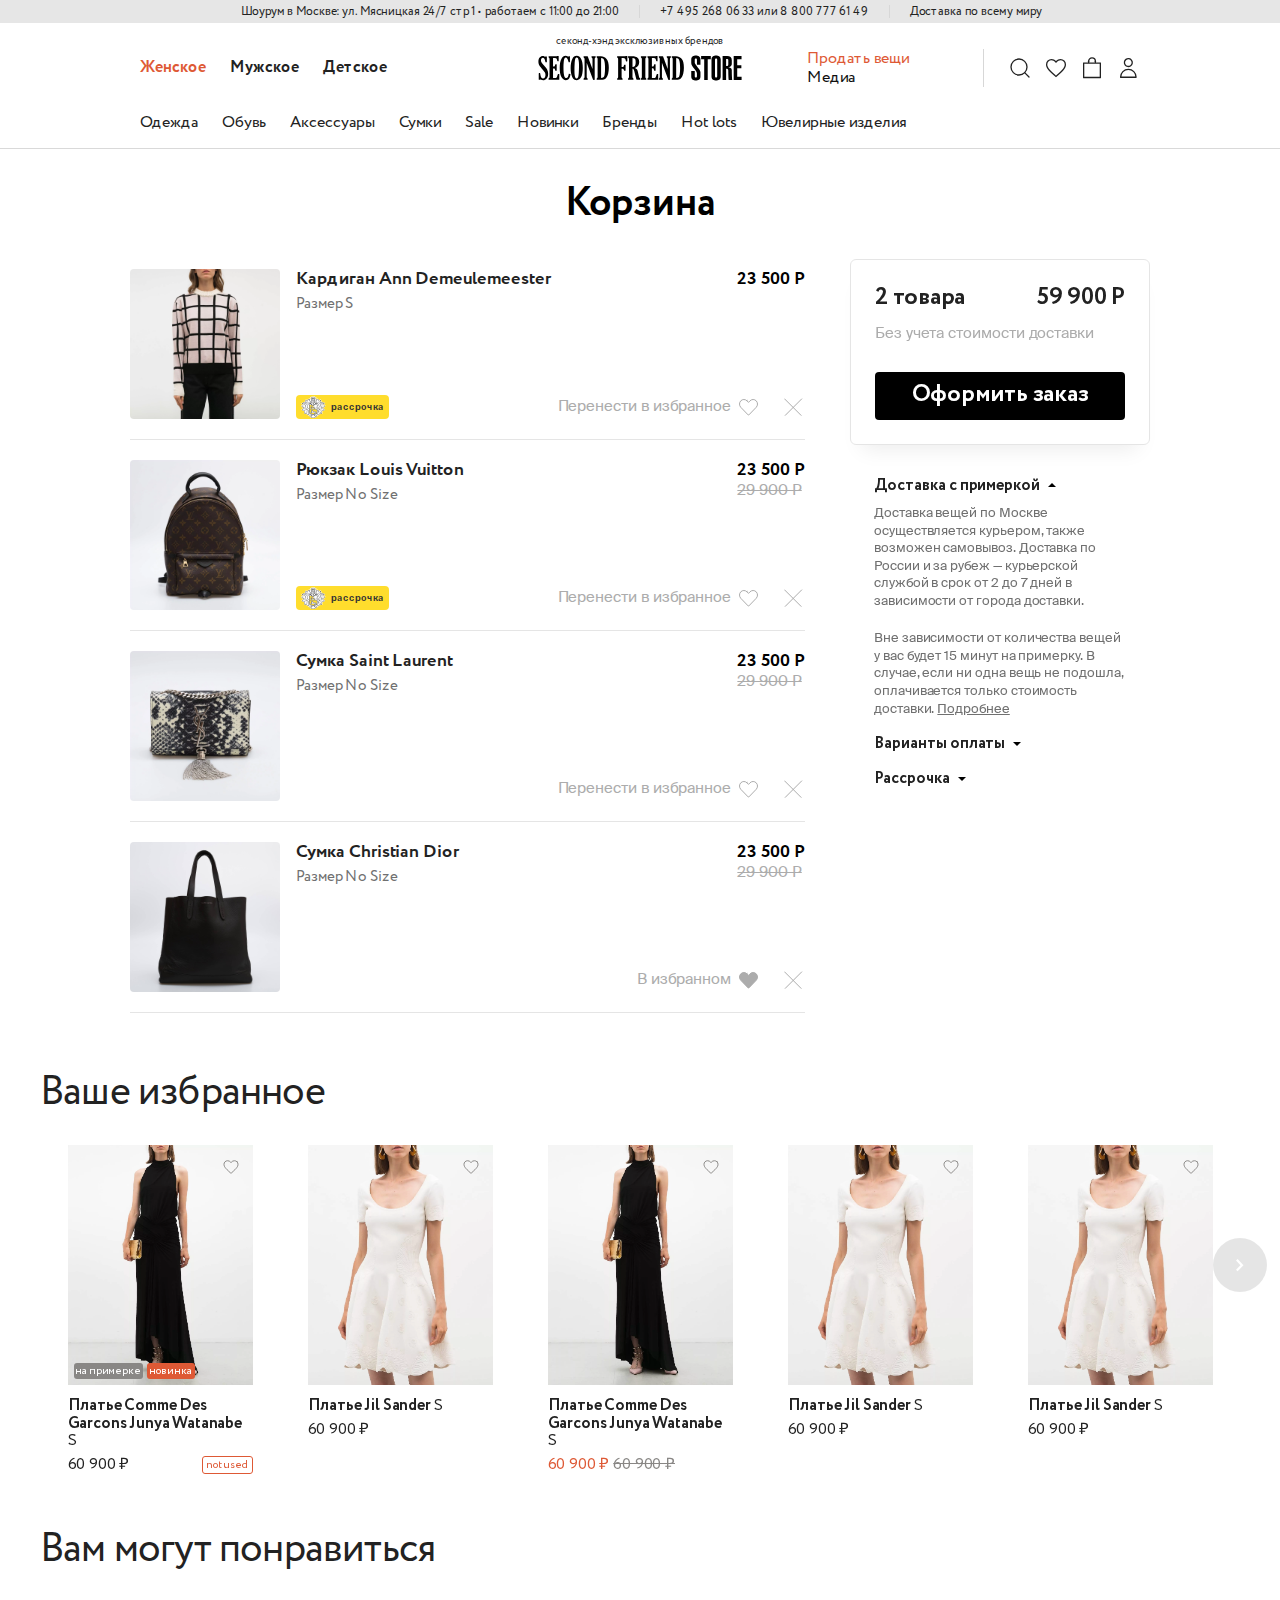
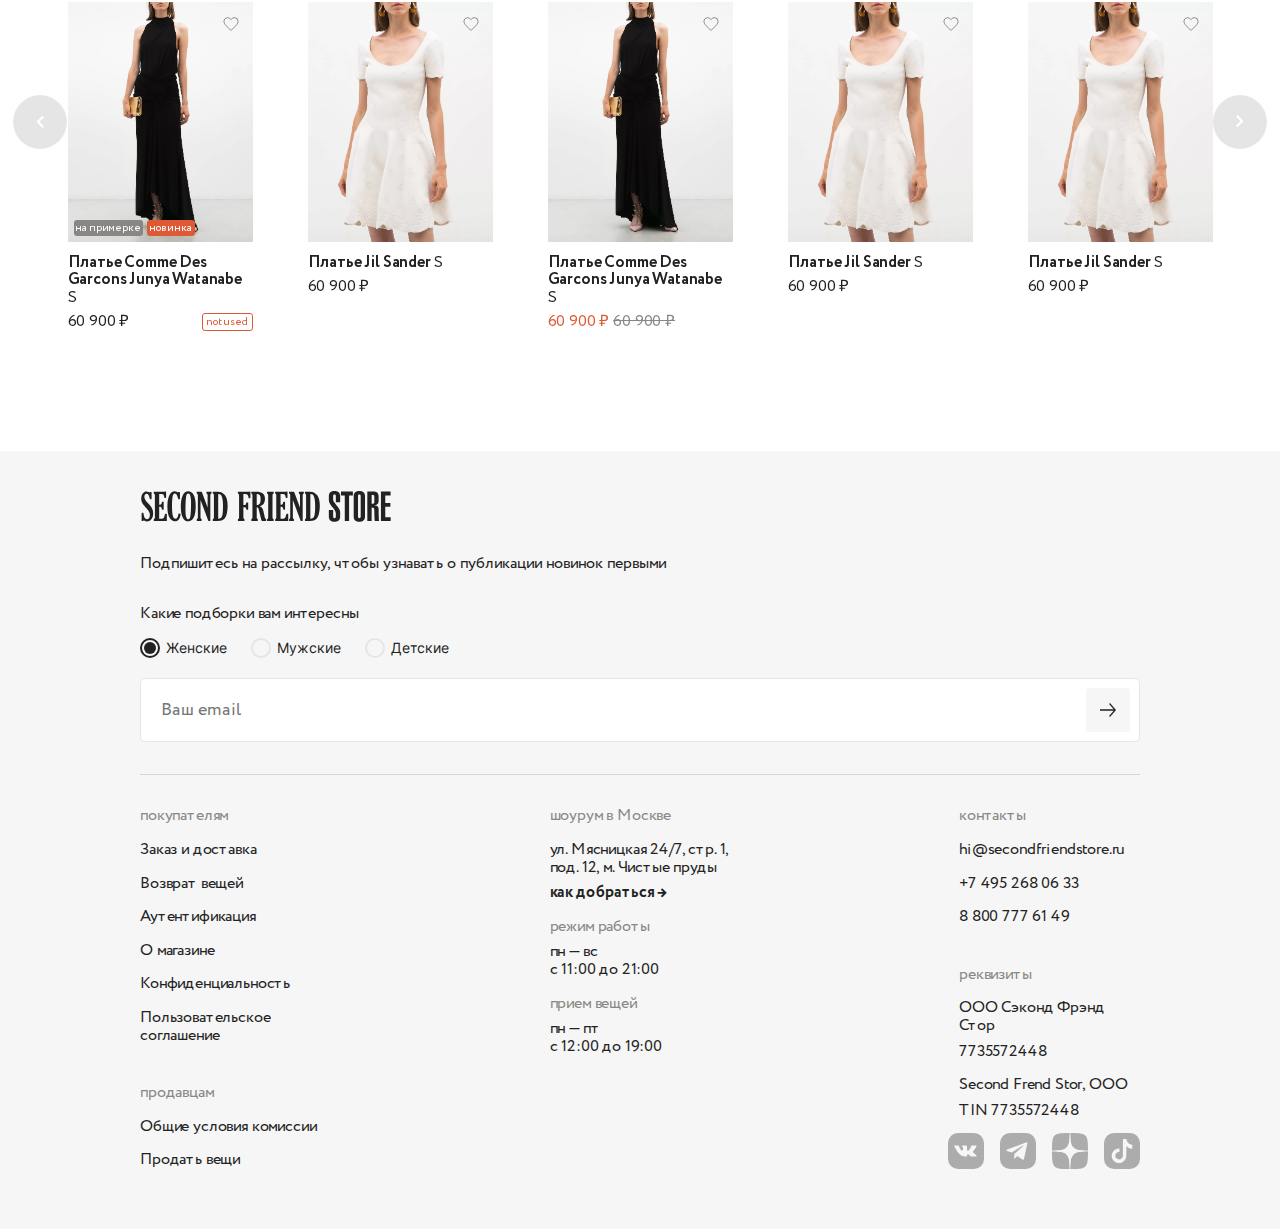
==== commit c4275efe: "v2.0" ====
--- a/html/cart.html
+++ b/html/cart.html
@@ -407,29 +407,29 @@
 					</div>
 
 					<div class="cart__right">
-						<div class="order">
-							<div class="order__wrapper">
-								<div class="order__total order__total_cart">
+						<div class="summary summary_cart">
+							<div class="summary__wrapper">
+								<div class="summary__total order__total_cart">
 									<div>2 товара</div>
 
 									<div>59 900 Р</div>
 								</div>
 
-								<div class="order__del-cost">
+								<div class="summary__del-cost">
 									Без учета стоимости доставки
 								</div>
 
-								<button class="order__button">
+								<button class="summary__button">
 									Оформить заказ
 								</button>
 							</div>
 
-							<ul class="order__conditions">
-								<div class="order__conditions-item is-active">
-									<h4 class="order__conditions-title">
+							<ul class="summary__conditions">
+								<div class="summary__conditions-item is-active">
+									<h4 class="summary__conditions-title">
 										Доставка с примеркой
 									</h4>
-									<div class="order__conditions-text">
+									<div class="summary__conditions-text">
 										<p>
 											Доставка вещей по Москве
 											осуществляется курьером, также
@@ -449,195 +449,441 @@
 										</p>
 									</div>
 								</div>
-								<div class="order__conditions-item">
-									<h4 class="order__conditions-title">
+								<div class="summary__conditions-item">
+									<h4 class="summary__conditions-title">
 										Варианты оплаты
 									</h4>
-								</div>
-								<div class="order__conditions-item">
-									<h4 class="order__conditions-title">
+									<div class="summary__conditions-text">
+										<p>
+											Доставка вещей по Москве
+											осуществляется курьером, также
+											возможен самовывоз. Доставка по
+											России и за рубеж — курьерской
+											службой в срок от 2 до 7 дней в
+											зависимости от города доставки.
+										</p>
+
+										<p>
+											Вне зависимости от количества вещей
+											у вас будет 15 минут на примерку. В
+											случае, если ни одна вещь не
+											подошла, оплачивается только
+											стоимость доставки.
+											<a href="#">Подробнее</a>
+										</p>
+									</div>
+								</div>
+								<div class="summary__conditions-item">
+									<h4 class="summary__conditions-title">
 										Рассрочка
 									</h4>
+									<div class="summary__conditions-text">
+										<p>
+											Доставка вещей по Москве
+											осуществляется курьером, также
+											возможен самовывоз. Доставка по
+											России и за рубеж — курьерской
+											службой в срок от 2 до 7 дней в
+											зависимости от города доставки.
+										</p>
+
+										<p>
+											Вне зависимости от количества вещей
+											у вас будет 15 минут на примерку. В
+											случае, если ни одна вещь не
+											подошла, оплачивается только
+											стоимость доставки.
+											<a href="#">Подробнее</a>
+										</p>
+									</div>
 								</div>
 							</ul>
 						</div>
 					</div>
 				</div>
-			</article>
-
-			<article class="cart-slider">
-				<h3 class="cart__title-small">Ваше избранное</h3>
-
-				<div class="cart-slider__content">
-					<div class="cart-slider__wrapper">
-						<div class="cart-slider__item">
-							<a href="#" class="cart-slider__img">
-								<img
-									src="../assets/cart/products/bag-3.jpg"
-									alt="Сумка"
-								/>
-							</a>
-							<div class="cart-slider__top">
-								<a href="#" class="cart-slider__title">
-									<h3>Сумка Ralph Laurent</h3>
-								</a>
-								<div class="cart-slider__size">One Size</div>
-							</div>
-							<div class="cart-slider__price">28 000 Р</div>
-
-							<button class="cart-slider__button">
-								В корзину
-							</button>
-						</div>
-
-						<div class="cart-slider__item">
-							<a href="#" class="cart-slider__img">
-								<img
-									src="../assets/cart/products/bag-2.png"
-									alt="Сумка"
-								/>
-							</a>
-							<div class="cart-slider__top">
-								<a href="#" class="cart-slider__title">
-									<h3>Ботильоны Gianvito Rossi</h3>
-								</a>
-								<div class="cart-slider__size">38</div>
-							</div>
-							<div class="cart-slider__price">28 000 Р</div>
-
-							<button class="cart-slider__button">
-								В корзину
-							</button>
-						</div>
-
-						<div class="cart-slider__item mobile-hide">
-							<a href="#" class="cart-slider__img">
-								<img
-									src="../assets/cart/products/backpack.png"
-									alt="Рюкзак"
-								/>
-							</a>
-							<div class="cart-slider__top">
-								<a href="#" class="cart-slider__title">
-									<h3>Рюкзак Louis Vuitton</h3>
-								</a>
-								<div class="cart-slider__size">One Size</div>
-							</div>
-							<div class="cart-slider__price">98 000 Р</div>
-
-							<button class="cart-slider__button">
-								В корзину
-							</button>
-						</div>
-					</div>
-
-					<div class="cart-slider__points cart-slider__points_mobile">
-						<div class="cart-slider__points-item is-active"></div>
-						<div class="cart-slider__points-item"></div>
-						<div class="cart-slider__points-item"></div>
-						<div class="cart-slider__points-item"></div>
-					</div>
-				</div>
-			</article>
-
-			<article class="cart-slider">
-				<h3 class="cart__title-small">Вам могут понравиться</h3>
-
-				<div class="cart-slider__content">
-					<div
-						class="cart-slider__arrow cart-slider__arrow_left"
-					></div>
-					<div class="cart-slider__wrapper">
-						<div class="cart-slider__item">
-							<a href="#" class="cart-slider__img">
-								<img
-									src="../assets/cart/products/shoes.jpg"
-									alt="Ботильоны"
-								/>
-
-								<div class="cart-slider__img-fitting">
-									На примерке
-								</div>
-							</a>
-							<div class="cart-slider__top">
-								<a href="#" class="cart-slider__title">
-									<h3>Ботильоны Gianvito Rossi</h3>
-								</a>
-								<div class="cart-slider__size">38</div>
-							</div>
-							<div class="cart-slider__price">
-								<div class="cart-slider__price-old">
-									16 300 Р
-								</div>
-
-								<div class="cart-slider__price-current">
-									14 670 Р
-								</div>
-
-								<div class="cart-slider__price-not-used">
-									Not Used!
-								</div>
-							</div>
-						</div>
-
-						<div class="cart-slider__item mobile-hide">
-							<a href="#" class="cart-slider__img">
-								<img
-									src="../assets/cart/products/bag-3.jpg"
-									alt="Сумка"
-								/>
-							</a>
-							<div class="cart-slider__top">
-								<a href="#" class="cart-slider__title">
-									<h3>Сумка Ralph Laurent</h3>
-								</a>
-								<div class="cart-slider__size">One Size</div>
-							</div>
-							<div class="cart-slider__price">28 000 Р</div>
-						</div>
-
-						<div class="cart-slider__item">
-							<a href="#" class="cart-slider__img">
-								<img
-									src="../assets/cart/products/bag-2.png"
-									alt="Сумка"
-								/>
-							</a>
-							<div class="cart-slider__top">
-								<a href="#" class="cart-slider__title">
-									<h3>Ботильоны Gianvito Rossi</h3>
-								</a>
-								<div class="cart-slider__size">38</div>
-							</div>
-							<div class="cart-slider__price">28 000 Р</div>
-						</div>
-
-						<div class="cart-slider__item tablet-hide">
-							<a href="#" class="cart-slider__img">
-								<img
-									src="../assets/cart/products/backpack.png"
-									alt="Рюкзак"
-								/>
-							</a>
-							<div class="cart-slider__top">
-								<a href="#" class="cart-slider__title">
-									<h3>Рюкзак Louis Vuitton</h3>
-								</a>
-								<div class="cart-slider__size">One Size</div>
-							</div>
-							<div class="cart-slider__price">98 000 Р</div>
-						</div>
-					</div>
-					<div
-						class="cart-slider__arrow cart-slider__arrow_right"
-					></div>
-
-					<div class="cart-slider__points">
-						<div class="cart-slider__points-item is-active"></div>
-						<div class="cart-slider__points-item"></div>
-						<div class="cart-slider__points-item"></div>
-						<div class="cart-slider__points-item"></div>
-					</div>
+
+				<div class="cart__sliders">
+					<section class="selection-slider">
+						<h3 class="selection-slider__title">Ваше избранное</h3>
+
+						<div class="selection-slider__content">
+							<div class="selection-slider__wrapper">
+								<div class="selection-slider__item">
+									<a
+										href="#"
+										class="selection-slider__item-img"
+									>
+										<div
+											class="selection-slider__item-img-favorite"
+										></div>
+
+										<img
+											src="../assets/product/selection-slider/img-1.png"
+											alt="product"
+										/>
+
+										<div
+											class="selection-slider__item-img-tag selection-slider__item-img-fitting"
+										>
+											на примерке
+										</div>
+										<div
+											class="selection-slider__item-img-tag selection-slider__item-img-new"
+										>
+											новинка
+										</div>
+									</a>
+									<a
+										href="#"
+										class="selection-slider__item-title"
+									>
+										Платье Comme Des Garcons Junya Watanabe
+										<span>S</span>
+									</a>
+									<div class="selection-slider__info">
+										<div class="selection-slider__price">
+											<div
+												class="selection-slider__price-current"
+											>
+												60 900 ₽
+											</div>
+										</div>
+
+										<div class="selection-slider__not-used">
+											not used
+										</div>
+									</div>
+								</div>
+								<div class="selection-slider__item">
+									<a
+										href="#"
+										class="selection-slider__item-img"
+									>
+										<div
+											class="selection-slider__item-img-favorite"
+										></div>
+										<img
+											src="../assets/product/selection-slider/img-2.png"
+											alt="product"
+										/>
+									</a>
+									<a
+										href="#"
+										class="selection-slider__item-title"
+									>
+										Платье Jil Sander <span>S</span>
+									</a>
+									<div class="selection-slider__info">
+										<div class="selection-slider__price">
+											<div
+												class="selection-slider__price-current"
+											>
+												60 900 ₽
+											</div>
+										</div>
+									</div>
+								</div>
+								<div class="selection-slider__item">
+									<a
+										href="#"
+										class="selection-slider__item-img"
+									>
+										<div
+											class="selection-slider__item-img-favorite"
+										></div>
+										<img
+											src="../assets/product/selection-slider/img-1.png"
+											alt="product"
+										/>
+									</a>
+									<a
+										href="#"
+										class="selection-slider__item-title"
+									>
+										Платье Comme Des Garcons Junya Watanabe
+										<span>S</span>
+									</a>
+									<div class="selection-slider__info">
+										<div class="selection-slider__price">
+											<div
+												class="selection-slider__price-new"
+											>
+												60 900 ₽
+											</div>
+											<div
+												class="selection-slider__price-old"
+											>
+												60 900 ₽
+											</div>
+										</div>
+									</div>
+								</div>
+								<div class="selection-slider__item">
+									<a
+										href="#"
+										class="selection-slider__item-img"
+									>
+										<div
+											class="selection-slider__item-img-favorite"
+										></div>
+										<img
+											src="../assets/product/selection-slider/img-2.png"
+											alt="product"
+										/>
+									</a>
+									<a
+										href="#"
+										class="selection-slider__item-title"
+									>
+										Платье Jil Sander <span>S</span>
+									</a>
+									<div class="selection-slider__info">
+										<div class="selection-slider__price">
+											<div
+												class="selection-slider__price-current"
+											>
+												60 900 ₽
+											</div>
+										</div>
+									</div>
+								</div>
+								<div class="selection-slider__item">
+									<a
+										href="#"
+										class="selection-slider__item-img"
+									>
+										<div
+											class="selection-slider__item-img-favorite"
+										></div>
+										<img
+											src="../assets/product/selection-slider/img-2.png"
+											alt="product"
+										/>
+									</a>
+									<a
+										href="#"
+										class="selection-slider__item-title"
+									>
+										Платье Jil Sander <span>S</span>
+									</a>
+									<div class="selection-slider__info">
+										<div class="selection-slider__price">
+											<div
+												class="selection-slider__price-current"
+											>
+												60 900 ₽
+											</div>
+										</div>
+									</div>
+								</div>
+
+								<div
+									class="selection-slider__arrow selection-slider__arrow-right"
+								>
+									<img
+										src="../assets/icons/product/selection-slider/arrow-right.svg"
+										alt="next"
+									/>
+								</div>
+							</div>
+						</div>
+					</section>
+
+					<section class="selection-slider">
+						<h3 class="selection-slider__title">
+							Вам могут понравиться
+						</h3>
+
+						<div class="selection-slider__content">
+							<div class="selection-slider__wrapper">
+								<div class="selection-slider__item">
+									<a
+										href="#"
+										class="selection-slider__item-img"
+									>
+										<div
+											class="selection-slider__item-img-favorite"
+										></div>
+
+										<img
+											src="../assets/product/selection-slider/img-1.png"
+											alt="product"
+										/>
+
+										<div
+											class="selection-slider__item-img-tag selection-slider__item-img-fitting"
+										>
+											на примерке
+										</div>
+										<div
+											class="selection-slider__item-img-tag selection-slider__item-img-new"
+										>
+											новинка
+										</div>
+									</a>
+									<a
+										href="#"
+										class="selection-slider__item-title"
+									>
+										Платье Comme Des Garcons Junya Watanabe
+										<span>S</span>
+									</a>
+									<div class="selection-slider__info">
+										<div class="selection-slider__price">
+											<div
+												class="selection-slider__price-current"
+											>
+												60 900 ₽
+											</div>
+										</div>
+
+										<div class="selection-slider__not-used">
+											not used
+										</div>
+									</div>
+								</div>
+								<div class="selection-slider__item">
+									<a
+										href="#"
+										class="selection-slider__item-img"
+									>
+										<div
+											class="selection-slider__item-img-favorite"
+										></div>
+										<img
+											src="../assets/product/selection-slider/img-2.png"
+											alt="product"
+										/>
+									</a>
+									<a
+										href="#"
+										class="selection-slider__item-title"
+									>
+										Платье Jil Sander <span>S</span>
+									</a>
+									<div class="selection-slider__info">
+										<div class="selection-slider__price">
+											<div
+												class="selection-slider__price-current"
+											>
+												60 900 ₽
+											</div>
+										</div>
+									</div>
+								</div>
+								<div class="selection-slider__item">
+									<a
+										href="#"
+										class="selection-slider__item-img"
+									>
+										<div
+											class="selection-slider__item-img-favorite"
+										></div>
+										<img
+											src="../assets/product/selection-slider/img-1.png"
+											alt="product"
+										/>
+									</a>
+									<a
+										href="#"
+										class="selection-slider__item-title"
+									>
+										Платье Comme Des Garcons Junya Watanabe
+										<span>S</span>
+									</a>
+									<div class="selection-slider__info">
+										<div class="selection-slider__price">
+											<div
+												class="selection-slider__price-new"
+											>
+												60 900 ₽
+											</div>
+											<div
+												class="selection-slider__price-old"
+											>
+												60 900 ₽
+											</div>
+										</div>
+									</div>
+								</div>
+								<div class="selection-slider__item">
+									<a
+										href="#"
+										class="selection-slider__item-img"
+									>
+										<div
+											class="selection-slider__item-img-favorite"
+										></div>
+										<img
+											src="../assets/product/selection-slider/img-2.png"
+											alt="product"
+										/>
+									</a>
+									<a
+										href="#"
+										class="selection-slider__item-title"
+									>
+										Платье Jil Sander <span>S</span>
+									</a>
+									<div class="selection-slider__info">
+										<div class="selection-slider__price">
+											<div
+												class="selection-slider__price-current"
+											>
+												60 900 ₽
+											</div>
+										</div>
+									</div>
+								</div>
+								<div class="selection-slider__item">
+									<a
+										href="#"
+										class="selection-slider__item-img"
+									>
+										<div
+											class="selection-slider__item-img-favorite"
+										></div>
+										<img
+											src="../assets/product/selection-slider/img-2.png"
+											alt="product"
+										/>
+									</a>
+									<a
+										href="#"
+										class="selection-slider__item-title"
+									>
+										Платье Jil Sander <span>S</span>
+									</a>
+									<div class="selection-slider__info">
+										<div class="selection-slider__price">
+											<div
+												class="selection-slider__price-current"
+											>
+												60 900 ₽
+											</div>
+										</div>
+									</div>
+								</div>
+
+								<div
+									class="selection-slider__arrow selection-slider__arrow-left"
+								>
+									<img
+										src="../assets/icons/product/selection-slider/arrow-right.svg"
+										alt="prev"
+									/>
+								</div>
+								<div
+									class="selection-slider__arrow selection-slider__arrow-right"
+								>
+									<img
+										src="../assets/icons/product/selection-slider/arrow-right.svg"
+										alt="next"
+									/>
+								</div>
+							</div>
+						</div>
+					</section>
 				</div>
 			</article>
 		</main>
@@ -866,5 +1112,7 @@
 				</div>
 			</div>
 		</footer>
+
+		<script src="../js/summary-conditions.js"></script>
 	</body>
 </html>
--- a/css/fonts.css
+++ b/css/fonts.css
@@ -57,4 +57,9 @@
   font-family: "Helvetica";
   src: url(../fonts/helvetica_bold.otf) format("opentype");
   font-weight: 700;
+}
+@font-face {
+  font-family: "SF Pro Displa";
+  src: url(../fonts/SF-Pro-Display-Semibold.otf) format("opentype");
+  font-weight: 600;
 }--- a/css/style.css
+++ b/css/style.css
@@ -1005,6 +1005,10 @@
   line-height: 120%;
   font-weight: 400;
   color: #000;
+  border-top: 1px solid #D9D9D9;
+}
+.cart__sliders {
+  padding-bottom: 120px;
 }
 .cart__wrapper {
   display: flex;
@@ -1057,6 +1061,9 @@
 .cart__right {
   width: 300px;
   margin-left: 45px;
+}
+.cart__right .p {
+  height: 100%;
 }
 .cart__product {
   display: flex;
@@ -1363,29 +1370,20 @@
   font-size: 16px;
   line-height: 120%;
   font-weight: 400;
+  display: flex;
+  justify-content: center;
+  position: relative;
   color: #000;
 }
 .checkout__item {
   margin-top: 80px;
+  padding-bottom: 98px;
 }
 .checkout__item:first-child {
   margin-top: 0;
 }
-.checkout__item:last-child {
-  padding-bottom: 98px;
-}
 .checkout__item_error {
-  background: #F5F5F5;
-  padding-top: 50px;
-}
-.checkout__item_error:last-child {
-  padding-bottom: 118px;
-}
-.checkout__content {
-  display: flex;
-  justify-content: center;
-  max-width: 1020px;
-  margin: 0 auto;
+  padding: 50px 0 118px;
 }
 .checkout__left {
   width: 674px;
@@ -1393,6 +1391,15 @@
 .checkout__right {
   width: 300px;
   margin-left: 45px;
+  padding-bottom: 98px;
+}
+.checkout__error-bg {
+  width: 100%;
+  position: absolute;
+  left: 0;
+  bottom: 0;
+  z-index: -1;
+  background: #F5F5F5;
 }
 .checkout__name {
   display: flex;
@@ -1659,15 +1666,18 @@
   background: #fff;
   border-radius: 6px;
   border: 1px solid var(--token-line-grey);
+  transition: all ease 0.2s;
 }
 .checkout__payment-item:hover {
   cursor: pointer;
+  border: 1px solid var(--Neutral-300);
 }
 .checkout__payment-item:first-child {
   margin-left: 0;
 }
 .checkout__payment-item.is-active {
-  border: 2px solid #000;
+  border: 1px solid #000;
+  outline: 1px solid #000;
   box-shadow: 0px 10px 30px -20px rgba(0, 0, 0, 0.4);
 }
 .checkout__payment-item_disabled {
@@ -1703,8 +1713,21 @@
   line-height: 125%;
   color: var(--Neutral-500);
 }
-.checkout__remaining {
-  margin-top: 44px;
+.checkout__remaining.is-active .checkout__remaining-item {
+  border: 1px solid #000;
+  outline: 1px solid #000;
+}
+.checkout__remaining.hide .checkout__remaining-content {
+  max-height: 0;
+  opacity: 0;
+  padding-top: 0;
+}
+.checkout__remaining-content {
+  box-sizing: border-box;
+  padding-top: 44px;
+  max-height: 500px;
+  opacity: 1;
+  transition: max-height 0.5s ease-in-out, opacity 0.5s ease-in-out, padding 0.5s ease-in-out;
 }
 .checkout__remaining-title {
   font-size: 18px;
@@ -1736,9 +1759,11 @@
   font-weight: 700;
   line-height: 115%;
   letter-spacing: -0.045px;
+  transition: all ease 0.2s;
 }
 .checkout__remaining-item:hover {
   cursor: pointer;
+  border: 1px solid var(--Neutral-300);
 }
 .checkout__remaining-item:first-child {
   margin-left: 0;
@@ -1798,36 +1823,40 @@
   color: #000;
 }
 
-.order {
-  box-sizing: border-box;
-  width: 100%;
-}
-.order.tablet-only {
-  display: none;
-}
-.order__wrapper {
+.summary {
+  font-family: Circe;
+  color: var(--greyscale-black);
+  font-size: 16px;
+  line-height: 120%;
+  font-weight: 400;
+  box-sizing: border-box;
+  width: 300px;
+  position: sticky;
+  top: 50px;
+}
+.summary__wrapper {
   padding: 24px;
   border-radius: 6px;
   border: 1px solid var(--token-line-grey);
   background: #FFF;
   box-shadow: 0px 16px 20px -12px rgba(0, 0, 0, 0.08);
 }
-.order__title {
+.summary__title {
   font-size: 24px;
   font-weight: 700;
   line-height: 115%;
   letter-spacing: -0.24px;
 }
-.order__promo {
+.summary__promo {
   width: 100%;
   margin-top: 18px;
 }
-.order__promo-input {
+.summary__promo-input {
   width: 100%;
   height: 45px;
   position: relative;
 }
-.order__promo-input input {
+.summary__promo-input input {
   box-sizing: border-box;
   width: 100%;
   height: 100%;
@@ -1840,17 +1869,21 @@
   font-weight: 400;
   line-height: 140%;
 }
-.order__promo-input input:focus {
+.summary__promo-input input:focus {
   outline: none;
   border: 1px solid var(--Neutral-300, #ACACAC);
 }
-.order__promo-input input:focus + .order__promo-submit {
+.summary__promo-input input:focus + .summary__promo-submit {
   color: #000;
 }
-.order__promo-input input:hover {
+.summary__promo-input input:hover {
   border: 1px solid var(--Neutral-300, #ACACAC);
 }
-.order__promo-submit {
+.summary__promo-input_error input {
+  border: 1px solid var(--token-accent-red);
+  color: var(--token-accent-red);
+}
+.summary__promo-submit {
   position: absolute;
   right: 9px;
   top: 50%;
@@ -1864,10 +1897,50 @@
   letter-spacing: -0.055px;
   color: var(--token-line-grey);
 }
-.order__promo-submit:hover {
+.summary__promo-submit:hover {
   cursor: pointer;
 }
-.order__promo-success {
+.summary__promo-message {
+  display: flex;
+  align-items: center;
+  margin-top: 8px;
+  font-family: "Suisse Int'l";
+  font-size: 13px;
+  font-weight: 400;
+  line-height: 135%;
+  letter-spacing: -0.065px;
+}
+.summary__promo-message::before {
+  display: inline-block;
+  text-align: center;
+  box-sizing: border-box;
+  width: 12px;
+  height: 12px;
+  margin-right: 5px;
+  border-radius: 100%;
+  font-family: SF Pro Display;
+  font-weight: 600;
+  line-height: 135%;
+  letter-spacing: -0.035px;
+}
+.summary__promo-message_error {
+  color: var(--token-accent-red);
+}
+.summary__promo-message_error::before {
+  content: "!";
+  padding-left: 1px;
+  background-color: var(--token-accent-red);
+  font-size: 9px;
+  color: #fff;
+}
+.summary__promo-message_delete {
+  color: var(--Neutral-500);
+}
+.summary__promo-message_delete::before {
+  content: "";
+  background: url(../assets/icons/summary/checkmark.svg) center center no-repeat;
+}
+.summary__promo-success {
   box-sizing: border-box;
   display: flex;
   justify-content: space-between;
@@ -1879,23 +1952,23 @@
   background: #FFF;
   border: 1px solid #9ECBB3;
 }
-.order__promo-code {
+.summary__promo-code {
   font-family: "Suisse Int'l";
   font-size: 16px;
   font-weight: 400;
   line-height: 170%;
 }
-.order__promo-text {
+.summary__promo-text {
   font-family: "Suisse Int'l";
   font-size: 13px;
   font-weight: 400;
   line-height: 135%;
   letter-spacing: -0.065px;
 }
-.order__promo-close {
+.summary__promo-close {
   cursor: pointer;
 }
-.order__total {
+.summary__total {
   display: flex;
   justify-content: space-between;
   margin-top: 24px;
@@ -1904,10 +1977,10 @@
   line-height: 115%;
   letter-spacing: -0.24px;
 }
-.order__total:first-child {
+.summary__total:first-child {
   margin-top: 0;
 }
-.order__del-cost {
+.summary__del-cost {
   margin: 12px 0 28px;
   font-family: "Suisse Int'l";
   font-size: 15px;
@@ -1916,7 +1989,7 @@
   letter-spacing: -0.075px;
   color: var(--Neutral-300);
 }
-.order__button {
+.summary__button {
   display: inline-flex;
   justify-content: center;
   align-items: center;
@@ -1935,35 +2008,35 @@
   letter-spacing: -0.24px;
   color: #fff;
 }
-.order__button:hover {
+.summary__button:hover {
   cursor: pointer;
   background: var(--token-accent-red);
 }
-.order__button:active {
+.summary__button:active {
   background: #E1421B;
 }
-.order__button:disabled {
+.summary__button:disabled {
   background: var(--Neutral-300);
 }
-.order__button:disabled:hover {
+.summary__button:disabled:hover {
   cursor: default;
 }
-.order__text {
+.summary__text {
   font-family: "Suisse Int'l";
   font-size: 15px;
   font-weight: 400;
   line-height: 135%;
   letter-spacing: -0.075px;
 }
-.order__line {
+.summary__line {
   display: flex;
   justify-content: space-between;
   margin-top: 18px;
 }
-.order__line_mt12 {
+.summary__line_mt12 {
   margin-top: 12px;
 }
-.order__processing {
+.summary__processing {
   display: flex;
   margin: 36px 0 20px;
   font-family: "Suisse Int'l";
@@ -1973,22 +2046,22 @@
   letter-spacing: -0.065px;
   color: var(--Neutral-500);
 }
-.order__processing-link {
+.summary__processing-link {
   display: block;
   color: var(--Neutral-500);
   text-decoration: none;
 }
-.order__processing input[type=checkbox] {
+.summary__processing input[type=checkbox] {
   display: none;
 }
-.order__processing input[type=checkbox]:checked + span {
+.summary__processing input[type=checkbox]:checked + span {
   border: none;
   background: url(../assets/icons/cart/checkbox.svg) center no-repeat;
 }
-.order__processing p {
+.summary__processing p {
   margin-left: 9px;
 }
-.order__processing span {
+.summary__processing span {
   display: block;
   box-sizing: border-box;
   width: 25px;
@@ -1997,62 +2070,66 @@
   border: 1px solid var(--greyscale-grey-4);
   background-color: #fff;
 }
-.order__processing span:hover {
+.summary__processing span:hover {
   cursor: pointer;
 }
-.order__conditions {
+.summary__conditions {
   margin-top: 31px;
   padding: 0 24px;
 }
-.order__conditions-item {
+.summary__conditions-item {
   margin-top: 16px;
 }
-.order__conditions-item:first-child {
+.summary__conditions-item:first-child {
   margin-top: 0;
 }
-.order__conditions-item.is-active .order__conditions-text {
-  display: block;
-}
-.order__conditions-item.is-active .order__conditions-title::after {
+.summary__conditions-item.is-active .summary__conditions-text {
+  margin-top: 10px;
+  max-height: 300px;
+  opacity: 1;
+}
+.summary__conditions-item.is-active .summary__conditions-title::after {
   transform: rotateX(180deg);
 }
-.order__conditions-title {
+.summary__conditions-title {
   display: flex;
   font-size: 16px;
   font-weight: 700;
   line-height: 120%;
   letter-spacing: -0.04px;
 }
-.order__conditions-title::after {
+.summary__conditions-title::after {
   content: "";
   width: 8px;
   height: 19px;
   margin-left: 8px;
   background: url(../assets/icons/triangle.svg) center center no-repeat;
 }
-.order__conditions-title:hover {
+.summary__conditions-title:hover {
   cursor: pointer;
 }
-.order__conditions-text {
-  display: none;
-  margin-top: 10px;
+.summary__conditions-text {
+  max-height: 0;
+  opacity: 0;
+  overflow: hidden;
   font-family: "Suisse Int'l";
   font-size: 13px;
   font-weight: 400;
   line-height: 135%;
   letter-spacing: -0.065px;
   color: var(--Neutral-500);
-}
-.order__conditions-text p {
+  transition: max-height 0.3s ease-in-out, opacity 0.3s ease-in-out, margin-top 0.3s ease-in-out;
+}
+.summary__conditions-text p {
   margin-top: 20px;
 }
-.order__conditions-text p:first-child {
+.summary__conditions-text p:first-child {
   margin-top: 0;
 }
-.order__conditions-text a {
+.summary__conditions-text a {
   color: var(--Neutral-500);
 }
-.order__confidentiality {
+.summary__confidentiality {
   display: block;
   margin-top: 15px;
   text-align: center;
@@ -2063,4 +2140,169 @@
   color: var(--Neutral-300);
   letter-spacing: -0.065px;
   text-decoration-line: underline;
+}
+
+.selection-slider {
+  max-width: 1360px;
+  margin: 0 auto;
+  font-family: Circe;
+  color: var(--greyscale-black);
+  font-size: 16px;
+  line-height: 120%;
+  font-weight: 400;
+  margin-top: 56px;
+}
+@media (max-width: 1399px) {
+  .selection-slider {
+    max-width: 1000px;
+  }
+}
+@media (max-width: 1023px) {
+  .selection-slider {
+    max-width: 664px;
+  }
+}
+@media (max-width: 700px) {
+  .selection-slider {
+    width: auto;
+  }
+}
+.selection-slider:first-child {
+  margin-top: 60px;
+}
+.selection-slider__title {
+  font-size: 40px;
+  line-height: 100%;
+  letter-spacing: -0.8px;
+}
+.selection-slider__subtitle {
+  margin-top: 8px;
+  font-size: 20px;
+  line-height: 120%;
+  letter-spacing: -0.2px;
+  color: var(--greyscale-grey-1);
+  text-decoration: none;
+}
+.selection-slider__wrapper {
+  display: flex;
+  justify-content: space-between;
+  margin-top: 32px;
+  position: relative;
+}
+.selection-slider__item {
+  width: 256px;
+}
+.selection-slider__item-img {
+  display: block;
+  width: 100%;
+  height: 341px;
+  position: relative;
+}
+.selection-slider__item-img img {
+  width: 100%;
+  height: 100%;
+  object-fit: cover;
+  filter: grayscale(0.17);
+}
+.selection-slider__item-img-favorite {
+  width: 18px;
+  height: 18px;
+  position: absolute;
+  top: 13px;
+  right: 13px;
+  z-index: 1;
+  background: url(../assets/icons/product/selection-slider/favorite.svg) center no-repeat;
+}
+.selection-slider__item-img-tag {
+  display: flex;
+  justify-content: center;
+  align-items: center;
+  height: 16px;
+  position: absolute;
+  bottom: 6px;
+  border-radius: 3px;
+  font-size: 11px;
+  line-height: 110%;
+  letter-spacing: -0.11px;
+  color: #FFF;
+}
+.selection-slider__item-img-fitting {
+  width: 69px;
+  left: 6px;
+  background: var(--greyscale-grey-1);
+}
+.selection-slider__item-img-new {
+  width: 48px;
+  left: 79px;
+  background: var(--primary-orange);
+}
+.selection-slider__item-title {
+  display: block;
+  margin-top: 12px;
+  font-size: 16px;
+  font-weight: 700;
+  line-height: 110%;
+  letter-spacing: -0.16px;
+  text-decoration: none;
+  color: var(--greyscale-black);
+}
+.selection-slider__item-title span {
+  font-weight: 400;
+}
+.selection-slider__info {
+  height: 18px;
+  display: flex;
+  justify-content: space-between;
+  align-items: center;
+  margin-top: 6px;
+}
+.selection-slider__price {
+  display: flex;
+  font-size: 16px;
+  line-height: 110%;
+  letter-spacing: -0.16px;
+}
+.selection-slider__price-new {
+  color: var(--primary-orange);
+}
+.selection-slider__price-old {
+  margin-left: 4px;
+  text-decoration: line-through;
+  color: var(--greyscale-grey-1);
+}
+.selection-slider__not-used {
+  display: flex;
+  justify-content: center;
+  align-items: center;
+  width: 49px;
+  height: 16px;
+  border-radius: 3px;
+  border: 1px solid var(--primary-orange);
+  font-size: 11px;
+  line-height: 110%;
+  letter-spacing: -0.11px;
+  color: var(--primary-orange);
+}
+.selection-slider__arrow {
+  display: flex;
+  justify-content: center;
+  align-items: center;
+  width: 54px;
+  height: 54px;
+  z-index: 1;
+  position: absolute;
+  top: 143px;
+  border-radius: 50%;
+  background: rgba(0, 0, 0, 0.1);
+}
+.selection-slider__arrow:hover {
+  cursor: pointer;
+}
+.selection-slider__arrow-left {
+  left: 0;
+  transform: translateX(-50%) rotate(180deg);
+}
+.selection-slider__arrow-right {
+  right: 0;
+  transform: translateX(50%);
 }--- a/css/responsive.css
+++ b/css/responsive.css
@@ -1,3 +1,10 @@
+@media (max-width: 1456px) {
+  .selection-slider {
+    box-sizing: border-box;
+    max-width: 100%;
+    padding: 0 30px;
+  }
+}
 @media (max-width: 1399px) {
   .header__main {
     max-width: 1000px;
@@ -42,6 +49,22 @@
   }
   .footer__social {
     bottom: 0;
+  }
+
+  .selection-slider {
+    padding: 0 40px;
+  }
+  .selection-slider__wrapper {
+    justify-content: space-around;
+  }
+  .selection-slider__item {
+    width: 185px;
+  }
+  .selection-slider__item-img {
+    height: 240px;
+  }
+  .selection-slider__arrow {
+    top: 93px;
   }
 }
 @media (max-width: 1100px) {
@@ -105,41 +128,45 @@
   .cart-slider__points-item.is-active {
     background-color: var(--Neutral-400, #898989);
   }
-
-  .order__wrapper {
+  .cart__sliders {
+    padding-bottom: 110px;
+  }
+
+  .summary {
+    width: 100%;
+  }
+  .summary__wrapper {
     padding: 0;
     border: none;
     box-shadow: none;
-  }
-  .order__wrapper_installment-error {
-    background: #F5F5F5;
-  }
-  .order__line {
+    background: none;
+  }
+  .summary__line {
     margin-top: 10px;
   }
-  .order__promo {
+  .summary__promo {
     margin-top: 10px;
   }
-  .order__total {
+  .summary__total {
     margin-top: 14px;
   }
-  .order__processing {
+  .summary__processing {
     margin: 28px 0 18px;
   }
-  .order__button {
+  .summary__button {
     height: 40px;
     font-size: 21px;
     line-height: 115%;
     letter-spacing: -0.21px;
   }
-  .order__button_checkout {
+  .summary__button_checkout {
     font-size: 17px;
     letter-spacing: -0.17px;
   }
-  .order__conditions {
+  .summary__conditions {
     padding: 0;
   }
-  .order__confidentiality {
+  .summary__confidentiality {
     margin-top: 22px;
   }
 
@@ -147,9 +174,6 @@
     width: 260px;
     padding-top: 11px;
     margin-left: 42px;
-  }
-  .checkout__item:last-child {
-    padding-bottom: 100px;
   }
   .checkout__item_error {
     margin-top: 42px;
@@ -234,6 +258,49 @@
     display: block;
   }
 
+  .selection-slider {
+    max-width: 664px;
+    padding: 0;
+  }
+  .selection-slider__title {
+    width: 335px;
+  }
+  .selection-slider__content {
+    overflow-x: auto;
+    overflow-y: hidden;
+  }
+  .selection-slider__wrapper {
+    width: 763px;
+  }
+  .selection-slider__item {
+    width: 143px;
+    min-height: 272px;
+    margin-left: 12px;
+  }
+  .selection-slider__item:first-child {
+    margin-left: 0;
+  }
+  .selection-slider__item-img {
+    height: 190px;
+  }
+  .selection-slider__item-title {
+    margin-top: 8px;
+    font-size: 14px;
+    line-height: 120%;
+  }
+  .selection-slider__info {
+    align-items: start;
+    flex-direction: column-reverse;
+    height: auto;
+    margin-top: 4px;
+  }
+  .selection-slider__price {
+    margin-top: 4px;
+  }
+  .selection-slider__arrow {
+    display: none;
+  }
+
   .cart__wrapper {
     display: block;
     padding: 0 24px;
@@ -258,42 +325,49 @@
     height: 232px;
   }
 
-  .order {
-    margin-top: 60px;
-  }
-  .order.tablet-only {
-    display: block;
-    padding: 0 24px;
-  }
-  .order__title {
+  .summary {
+    padding: 60px 0 112px;
+    position: static;
+  }
+  .summary_cart {
+    padding-bottom: 0;
+  }
+  .summary__title {
     font-size: 21px;
     letter-spacing: -0.21px;
   }
-  .order__total {
+  .summary__total {
     margin-top: 14px;
   }
-  .order__total_cart {
+  .summary__total_cart {
     font-size: 21px;
     letter-spacing: -0.21px;
   }
-  .order__del-cost {
+  .summary__del-cost {
     margin: 10px 0 18px;
   }
-  .order__conditions {
+  .summary__conditions {
     padding: 0;
   }
 
-  .checkout__content {
+  .checkout {
+    flex-direction: column;
     padding: 0 24px;
   }
+  .checkout__item {
+    padding-bottom: 0;
+  }
+  .checkout__item_error {
+    padding-bottom: 0;
+  }
   .checkout__left {
     width: 100%;
+    margin-bottom: 0;
   }
   .checkout__right {
-    display: none;
-  }
-  .checkout__item:last-child {
-    padding-bottom: 112px;
+    width: 100%;
+    padding: 0;
+    margin: 0;
   }
 }
 @media (max-width: 749px) {
@@ -405,18 +479,19 @@
   .cart-slider__button {
     margin-top: 10px;
   }
-
+  .cart__sliders {
+    padding-bottom: 86px;
+  }
+
+  .checkout {
+    padding: 0 14px;
+  }
   .checkout__item {
     margin-top: 50px;
-  }
-  .checkout__item:last-child {
-    padding-bottom: 72px;
+    padding-bottom: 0;
   }
   .checkout__item_error {
     padding-top: 40px;
-  }
-  .checkout__content {
-    padding: 0 14px;
   }
   .checkout__number {
     width: 30px;
@@ -489,21 +564,20 @@
     margin-top: 12px;
   }
 
-  .order {
-    margin-top: 50px;
-  }
-  .order.tablet-only {
-    margin-top: 40px;
-    padding: 0 14px;
-  }
-  .order__processing {
+  .summary {
+    padding: 50px 0 72px;
+  }
+  .summary_cart {
+    padding-bottom: 0;
+  }
+  .summary__processing {
     margin: 24px 0 18px;
   }
-  .order__processing p {
+  .summary__processing p {
     display: block;
     margin-top: 4px;
   }
-  .order__processing-link {
+  .summary__processing-link {
     display: inline;
   }
 }
@@ -626,6 +700,10 @@
     bottom: -95px;
   }
 
+  .selection-slider {
+    padding: 0 20px;
+  }
+
   .transition {
     padding: 0 15px;
   }
@@ -648,6 +726,10 @@
     letter-spacing: -0.14px;
   }
 
+  .selection-slider__title {
+    width: 280px;
+  }
+
   .header__main-logo {
     width: 130px;
     height: 16px;
